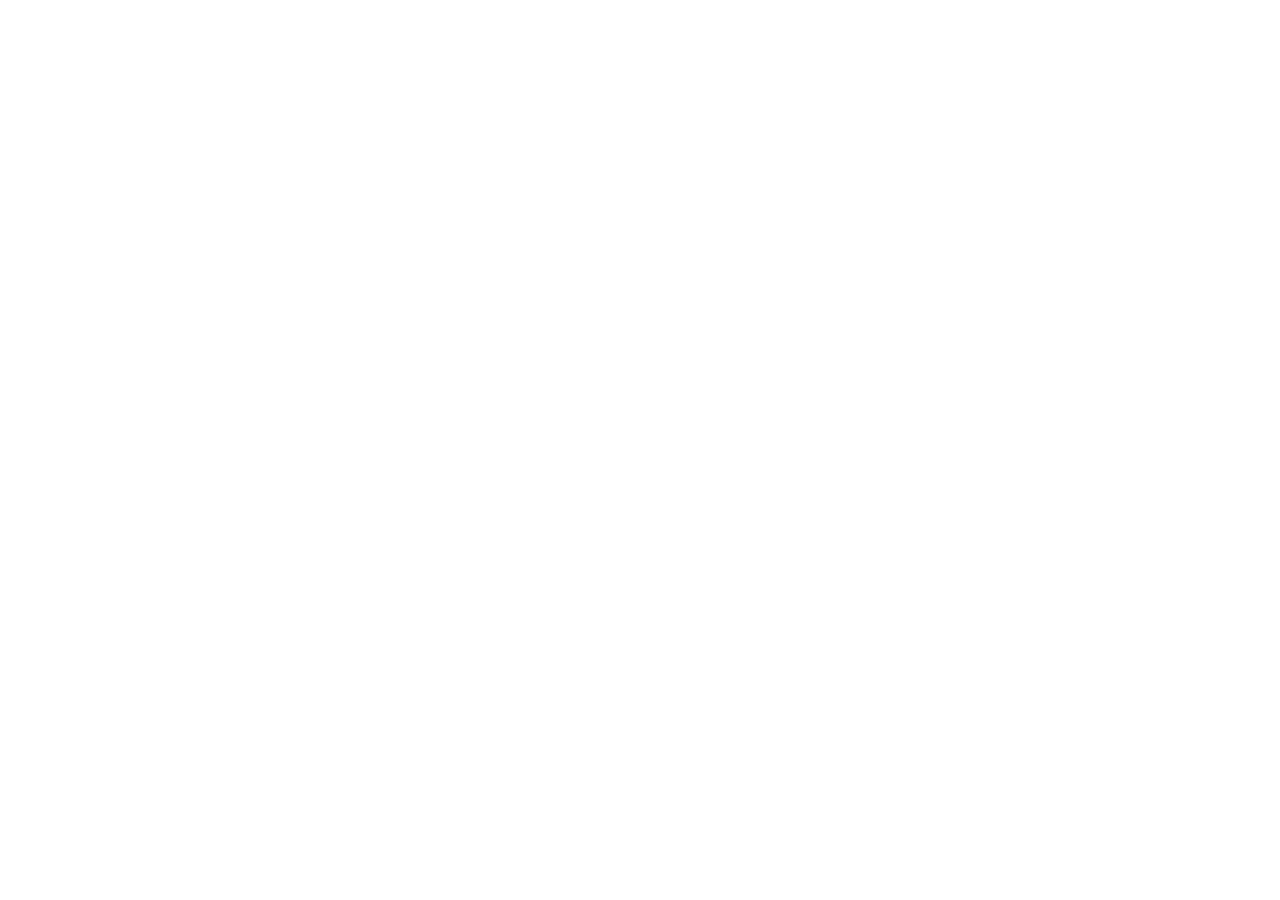
==== asset/index.html @ 7463d974 "Create index.html for baby name generator Add HTML structure and meta tags for baby name generator." ====
<!DOCTYPE html>
<html lang="en">
<head>
    <meta charset="UTF-8">
    <meta name="viewport" content="width=device-width, initial-scale=1.0">
    <title>Generator Nama Bayi Islam Lelaki & Perempuan</title>
    
    <!-- SEO Meta Tags -->
    <meta name="description" content="Generate nama bayi anda samada lelaki atau perempuan bersumberkan daripada Al-Quran secara percuma serta gunakan tool gabungan nama dengan nama-nama pilihan yang lebih modern atau mengikut kriteria yang dikehendaki">
    <meta name="keywords" content="generator nama bayi, tool nama baby Islam, nama anak lelaki, nama anak perempuan, nama baby girl, nama baby boy,">
    <meta name="author" content="Ilmu Alam">
    <meta name="robots" content="index, follow">
    <meta name="googlebot" content="index, follow">
    <meta name="language" content="English">
    <meta name="revisit-after" content="7 days">
    
    <!-- Open Graph Meta Tags -->
    <meta property="og:title" content="Generator Nama Bayi Islam Lelaki & Perempuan">
    <meta property="og:description" content="Dapatkan nama-nama pilihan untuk bayi anda lelaki atau perempuan yang baru lahir guna generator secara online percuma">
    <meta property="og:type" content="website">
    <meta property="og:url" content="https://www.ilmualam.com/p/generator-nama-bayi.html">
    <meta property="og:image" content="https://blogger.googleusercontent.com/img/b/R29vZ2xl/AVvXsEh1c-bMIMKMSmf7Br0d08NY6qGke7Vnj-3_UmnJ0z5yb-VptIjz_7yXd1gFiHxS9N8p5CMptCoSGl1yg88i3Uxwc_kGWDDa8pbbrxQaWHreZyq77qkvaLwLoOp4XJF8LDMRRGKcN4qBRf9y9WeVDRC56WSzRJW_M_fSmBiUPeOOpnaQn-FsHRi6XtecWOc/s1600/favicon.webp">
    <meta property="og:image:width" content="1200">
    <meta property="og:image:height" content="630">
    <meta property="og:site_name" content="Tool Nama Baby">
    <meta property="og:locale" content="en_MY">
    
    <!-- Twitter Card Meta Tags -->
    <meta name="twitter:card" content="summary_large_image">
    <meta name="twitter:site" content="@theilmualam">
    <meta name="twitter:creator" content="@theilmualam">
    <meta name="twitter:title" content="Generator Nama Bayi Islam Lelaki & Perempuan">
    <meta name="twitter:description" content="Dapatkan nama-nama pilihan untuk bayi anda lelaki atau perempuan yang baru lahir guna generator secara online percuma">
    <meta name="twitter:image" content="https://blogger.googleusercontent.com/img/b/R29vZ2xl/AVvXsEh1c-bMIMKMSmf7Br0d08NY6qGke7Vnj-3_UmnJ0z5yb-VptIjz_7yXd1gFiHxS9N8p5CMptCoSGl1yg88i3Uxwc_kGWDDa8pbbrxQaWHreZyq77qkvaLwLoOp4XJF8LDMRRGKcN4qBRf9y9WeVDRC56WSzRJW_M_fSmBiUPeOOpnaQn-FsHRi6XtecWOc/s1600/favicon.webp">
    
    <!-- Canonical URL -->
    <link rel="canonical" href="https://www.ilmualam.com/p/generator-nama-bayi.html">
    
    <!-- Favicon -->
    <link rel="icon" type="image/png" sizes="32x32" href="icons/favicon-96x96.png">
    <link rel="icon" type="image/png" sizes="16x16" href="icons/favicon-96x96.png">
    <link rel="apple-touch-icon" sizes="180x180" href="icons/apple-touch-icon.png">
    <link rel="manifest" href="manifest.json">
    
    <!-- Preconnect for Performance -->
    <link rel="preconnect" href="https://fonts.googleapis.com">
    <link rel="preconnect" href="https://fonts.gstatic.com" crossorigin>
    <link rel="dns-prefetch" href="//fonts.googleapis.com">
    <link rel="dns-prefetch" href="//picsum.photos">
    
    <!-- Google Fonts -->
    <link href="https://fonts.googleapis.com/css2?family=Inter:wght@400;500;600;700&display=swap" rel="stylesheet">
    
    <!-- Theme Styles -->
    <link rel="stylesheet" href="/baby-name.min.css">
    <link rel="stylesheet" href="/baby-name.min.css">
    
    <!-- Schema.org Structured Data -->
    <script type="application/ld+json">
    {
        "@context": "https://schema.org",
        "@type": "WebSite",
        "name": "Free Baby Name Generator",
        "description": "A modern generator tool for more than 3000+ Islamic names for parents to choose from",
        "url": "https://www.ilmualam.com/p/generator-nama-bayi.html",
        "potentialAction": {
            "@type": "SearchAction",
            "target": "https://www.ilmualam.com/search?q={search_term_string}",
            "query-input": "required name=search_term_string"
        },
        "publisher": {
            "@type": "Organization",
            "name": "Ilmu Alam",
            "logo": {
                "@type": "ImageObject",
                "url": "https://blogger.googleusercontent.com/img/b/R29vZ2xl/AVvXsEihLzpisEb1eD_aGOTNa0B9tfBk1k2iwOfDnl_gp66G6zuU2IWBdLbtzpy4ZkmefyVvan-ZbbAmiuPn4tkHEA4HjELHqQmdfQGV02ujPjAdTKBAlHnhOmEQ132AgV98tfDvXAym_5tnYnb0A1ACiA5MNjaxUoE_Po40U0cva4OqLsoBvyj7-GoTBW9pfJlU/s1600/1000041895.png"
            }
        }
    }
    </script>
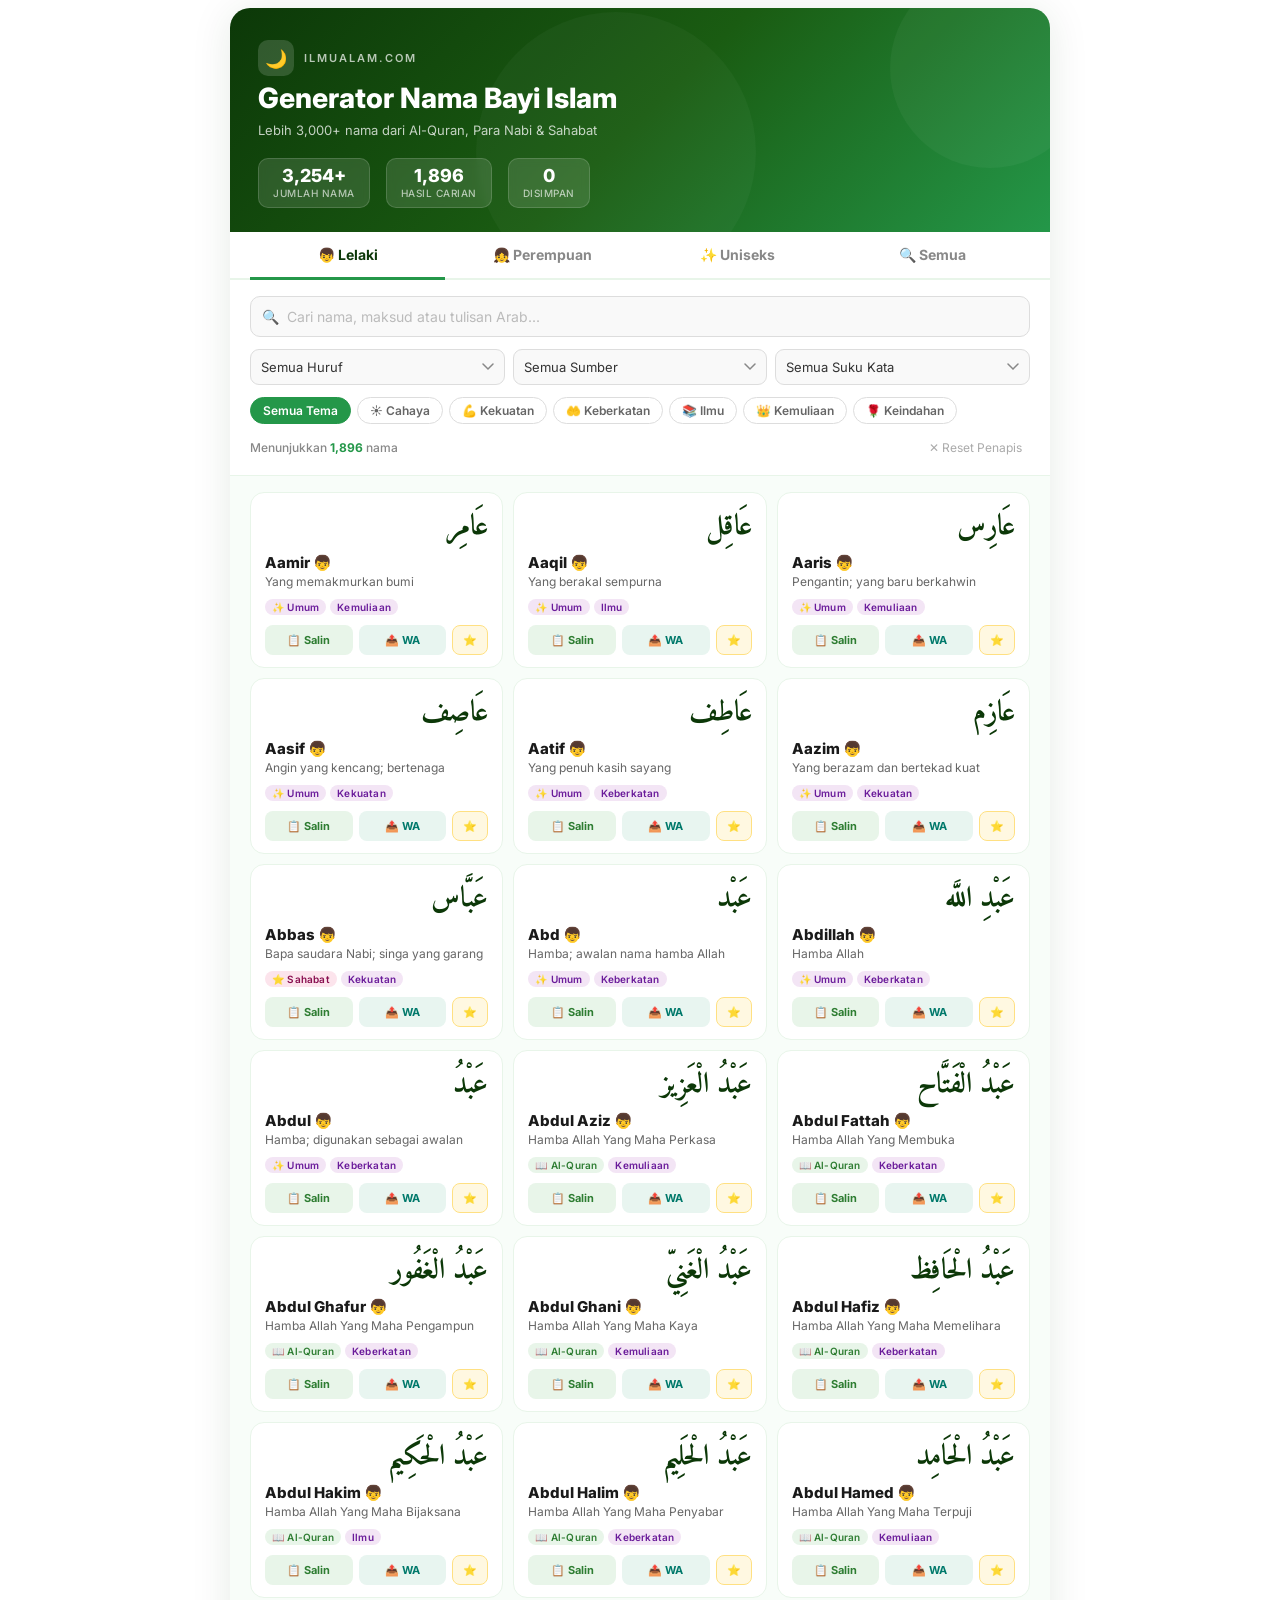
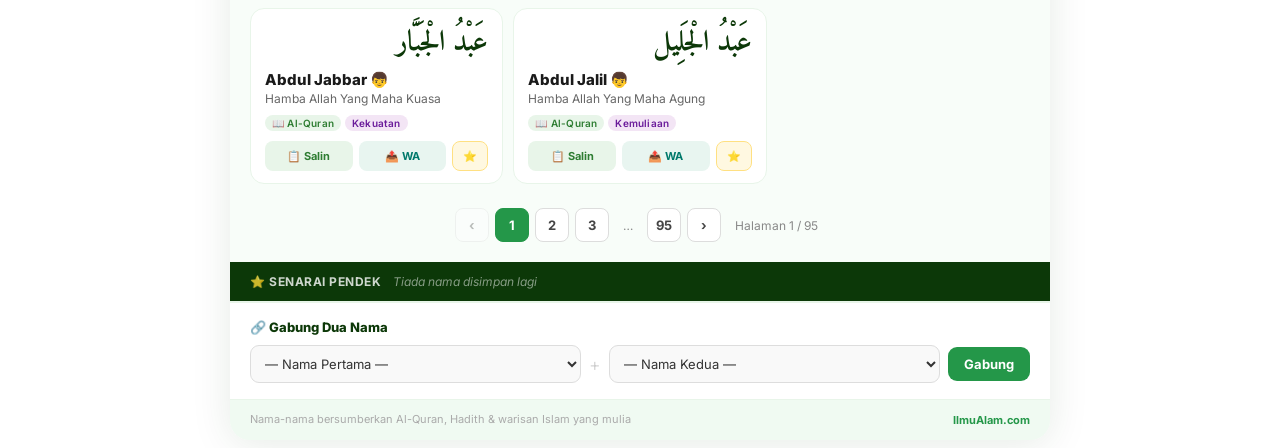
==== commit 5b2f2b1e: "Update index.html" ====
--- a/asset/index.html
+++ b/asset/index.html
@@ -1,80 +1,603 @@
 <!DOCTYPE html>
-<html lang="en">
+<html lang="ms">
 <head>
     <meta charset="UTF-8">
     <meta name="viewport" content="width=device-width, initial-scale=1.0">
-    <title>Generator Nama Bayi Islam Lelaki & Perempuan</title>
-    
+    <title>Generator Nama Bayi Islam Lelaki &amp; Perempuan</title>
+
     <!-- SEO Meta Tags -->
     <meta name="description" content="Generate nama bayi anda samada lelaki atau perempuan bersumberkan daripada Al-Quran secara percuma serta gunakan tool gabungan nama dengan nama-nama pilihan yang lebih modern atau mengikut kriteria yang dikehendaki">
-    <meta name="keywords" content="generator nama bayi, tool nama baby Islam, nama anak lelaki, nama anak perempuan, nama baby girl, nama baby boy,">
+    <meta name="keywords" content="generator nama bayi, tool nama baby Islam, nama anak lelaki, nama anak perempuan, nama baby girl, nama baby boy">
     <meta name="author" content="Ilmu Alam">
     <meta name="robots" content="index, follow">
-    <meta name="googlebot" content="index, follow">
-    <meta name="language" content="English">
+    <meta name="language" content="ms">
     <meta name="revisit-after" content="7 days">
-    
-    <!-- Open Graph Meta Tags -->
-    <meta property="og:title" content="Generator Nama Bayi Islam Lelaki & Perempuan">
+
+    <!-- Open Graph -->
+    <meta property="og:title" content="Generator Nama Bayi Islam Lelaki &amp; Perempuan">
     <meta property="og:description" content="Dapatkan nama-nama pilihan untuk bayi anda lelaki atau perempuan yang baru lahir guna generator secara online percuma">
     <meta property="og:type" content="website">
     <meta property="og:url" content="https://www.ilmualam.com/p/generator-nama-bayi.html">
     <meta property="og:image" content="https://blogger.googleusercontent.com/img/b/R29vZ2xl/AVvXsEh1c-bMIMKMSmf7Br0d08NY6qGke7Vnj-3_UmnJ0z5yb-VptIjz_7yXd1gFiHxS9N8p5CMptCoSGl1yg88i3Uxwc_kGWDDa8pbbrxQaWHreZyq77qkvaLwLoOp4XJF8LDMRRGKcN4qBRf9y9WeVDRC56WSzRJW_M_fSmBiUPeOOpnaQn-FsHRi6XtecWOc/s1600/favicon.webp">
-    <meta property="og:image:width" content="1200">
-    <meta property="og:image:height" content="630">
     <meta property="og:site_name" content="Tool Nama Baby">
-    <meta property="og:locale" content="en_MY">
-    
-    <!-- Twitter Card Meta Tags -->
+    <meta property="og:locale" content="ms_MY">
+
+    <!-- Twitter Card -->
     <meta name="twitter:card" content="summary_large_image">
     <meta name="twitter:site" content="@theilmualam">
-    <meta name="twitter:creator" content="@theilmualam">
-    <meta name="twitter:title" content="Generator Nama Bayi Islam Lelaki & Perempuan">
+    <meta name="twitter:title" content="Generator Nama Bayi Islam Lelaki &amp; Perempuan">
     <meta name="twitter:description" content="Dapatkan nama-nama pilihan untuk bayi anda lelaki atau perempuan yang baru lahir guna generator secara online percuma">
     <meta name="twitter:image" content="https://blogger.googleusercontent.com/img/b/R29vZ2xl/AVvXsEh1c-bMIMKMSmf7Br0d08NY6qGke7Vnj-3_UmnJ0z5yb-VptIjz_7yXd1gFiHxS9N8p5CMptCoSGl1yg88i3Uxwc_kGWDDa8pbbrxQaWHreZyq77qkvaLwLoOp4XJF8LDMRRGKcN4qBRf9y9WeVDRC56WSzRJW_M_fSmBiUPeOOpnaQn-FsHRi6XtecWOc/s1600/favicon.webp">
-    
-    <!-- Canonical URL -->
+
+    <!-- Canonical -->
     <link rel="canonical" href="https://www.ilmualam.com/p/generator-nama-bayi.html">
-    
+
     <!-- Favicon -->
-    <link rel="icon" type="image/png" sizes="32x32" href="icons/favicon-96x96.png">
-    <link rel="icon" type="image/png" sizes="16x16" href="icons/favicon-96x96.png">
+    <link rel="icon" type="image/png" sizes="96x96" href="icons/favicon-96x96.png">
     <link rel="apple-touch-icon" sizes="180x180" href="icons/apple-touch-icon.png">
     <link rel="manifest" href="manifest.json">
-    
-    <!-- Preconnect for Performance -->
+
+    <!-- Performance hints -->
     <link rel="preconnect" href="https://fonts.googleapis.com">
     <link rel="preconnect" href="https://fonts.gstatic.com" crossorigin>
-    <link rel="dns-prefetch" href="//fonts.googleapis.com">
-    <link rel="dns-prefetch" href="//picsum.photos">
-    
-    <!-- Google Fonts -->
-    <link href="https://fonts.googleapis.com/css2?family=Inter:wght@400;500;600;700&display=swap" rel="stylesheet">
-    
-    <!-- Theme Styles -->
-    <link rel="stylesheet" href="/baby-name.min.css">
-    <link rel="stylesheet" href="/baby-name.min.css">
-    
-    <!-- Schema.org Structured Data -->
+
+    <!-- Fonts: Inter (UI) + Amiri (Arabic script) -->
+    <link href="https://fonts.googleapis.com/css2?family=Inter:wght@400;500;600;700;800&family=Amiri:wght@400;700&display=swap" rel="stylesheet">
+
+    <!-- Styles -->
+    <link rel="stylesheet" href="css/baby-name.min.css">
+
+    <!-- Schema.org -->
     <script type="application/ld+json">
     {
         "@context": "https://schema.org",
         "@type": "WebSite",
-        "name": "Free Baby Name Generator",
-        "description": "A modern generator tool for more than 3000+ Islamic names for parents to choose from",
+        "name": "Free Islamic Baby Name Generator",
+        "description": "More than 3,000+ Islamic names for parents to choose from",
         "url": "https://www.ilmualam.com/p/generator-nama-bayi.html",
-        "potentialAction": {
-            "@type": "SearchAction",
-            "target": "https://www.ilmualam.com/search?q={search_term_string}",
-            "query-input": "required name=search_term_string"
-        },
-        "publisher": {
-            "@type": "Organization",
-            "name": "Ilmu Alam",
-            "logo": {
-                "@type": "ImageObject",
-                "url": "https://blogger.googleusercontent.com/img/b/R29vZ2xl/AVvXsEihLzpisEb1eD_aGOTNa0B9tfBk1k2iwOfDnl_gp66G6zuU2IWBdLbtzpy4ZkmefyVvan-ZbbAmiuPn4tkHEA4HjELHqQmdfQGV02ujPjAdTKBAlHnhOmEQ132AgV98tfDvXAym_5tnYnb0A1ACiA5MNjaxUoE_Po40U0cva4OqLsoBvyj7-GoTBW9pfJlU/s1600/1000041895.png"
-            }
+        "publisher": { "@type": "Organization", "name": "Ilmu Alam" }
+    }
+    </script>
+</head>
+<body>
+
+<div class="nbx-wrap" id="nbxWrap">
+
+    <!-- ── HEADER ── -->
+    <div class="nbx-header">
+        <div class="nbx-logo-row">
+            <div class="nbx-logo-icon">🌙</div>
+            <div class="nbx-logo-text">IlmuAlam.com</div>
+        </div>
+        <div class="nbx-title">Generator Nama Bayi Islam</div>
+        <div class="nbx-subtitle">Lebih 3,000+ nama dari Al-Quran, Para Nabi &amp; Sahabat</div>
+        <div class="nbx-stats-row">
+            <div class="nbx-stat">
+                <div class="nbx-stat-num" id="statTotal">3254+</div>
+                <div class="nbx-stat-label">Jumlah Nama</div>
+            </div>
+            <div class="nbx-stat">
+                <div class="nbx-stat-num" id="statFiltered">—</div>
+                <div class="nbx-stat-label">Hasil Carian</div>
+            </div>
+            <div class="nbx-stat">
+                <div class="nbx-stat-num" id="statSaved">0</div>
+                <div class="nbx-stat-label">Disimpan</div>
+            </div>
+        </div>
+    </div>
+
+    <!-- ── GENDER TABS ── -->
+    <div class="nbx-gender-bar">
+        <div class="nbx-gender-tab active" data-gender="L" onclick="nbxSetGender('L')">👦 Lelaki</div>
+        <div class="nbx-gender-tab" data-gender="P" onclick="nbxSetGender('P')">👧 Perempuan</div>
+        <div class="nbx-gender-tab" data-gender="U" onclick="nbxSetGender('U')">✨ Uniseks</div>
+        <div class="nbx-gender-tab" data-gender="ALL" onclick="nbxSetGender('ALL')">🔍 Semua</div>
+    </div>
+
+    <!-- ── FILTERS ── -->
+    <div class="nbx-filters">
+        <div class="nbx-search-row">
+            <span class="nbx-search-icon">🔍</span>
+            <input type="text" class="nbx-search-input" id="nbxSearch"
+                   placeholder="Cari nama, maksud atau tulisan Arab..."
+                   oninput="nbxOnSearch()" autocomplete="off">
+        </div>
+        <div class="nbx-filter-row">
+            <select class="nbx-select" id="nbxHuruf" onchange="nbxFilter()">
+                <option value="">Semua Huruf</option>
+            </select>
+            <select class="nbx-select" id="nbxSumber" onchange="nbxFilter()">
+                <option value="">Semua Sumber</option>
+                <option value="quran">📖 Al-Quran</option>
+                <option value="nabi">🌟 Para Nabi</option>
+                <option value="sahabat">⭐ Sahabat</option>
+                <option value="hadith">📜 Hadith</option>
+                <option value="umum">✨ Umum</option>
+            </select>
+            <select class="nbx-select" id="nbxSuku" onchange="nbxFilter()">
+                <option value="">Semua Suku Kata</option>
+                <option value="1">1 Suku Kata</option>
+                <option value="2">2 Suku Kata</option>
+                <option value="3">3 Suku Kata</option>
+                <option value="4">4+ Suku Kata</option>
+            </select>
+        </div>
+        <div class="nbx-filter-chips">
+            <span class="nbx-chip active" onclick="nbxSetTheme(this,'')">Semua Tema</span>
+            <span class="nbx-chip" onclick="nbxSetTheme(this,'cahaya')">☀️ Cahaya</span>
+            <span class="nbx-chip" onclick="nbxSetTheme(this,'kekuatan')">💪 Kekuatan</span>
+            <span class="nbx-chip" onclick="nbxSetTheme(this,'keberkatan')">🤲 Keberkatan</span>
+            <span class="nbx-chip" onclick="nbxSetTheme(this,'ilmu')">📚 Ilmu</span>
+            <span class="nbx-chip" onclick="nbxSetTheme(this,'kemuliaan')">👑 Kemuliaan</span>
+            <span class="nbx-chip" onclick="nbxSetTheme(this,'keindahan')">🌹 Keindahan</span>
+        </div>
+        <div class="nbx-filter-actions">
+            <div class="nbx-result-count">Menunjukkan <span id="nbxCount">0</span> nama</div>
+            <button class="nbx-clear-btn" onclick="nbxClearFilters()">✕ Reset Penapis</button>
+        </div>
+    </div>
+
+    <!-- ── LOADING STATE ── -->
+    <div id="nbxLoading" class="nbx-loading">
+        <div class="nbx-spinner"></div>
+        <div>Memuatkan 3,254 nama Islam...</div>
+    </div>
+
+    <!-- ── NAME GRID ── -->
+    <div class="nbx-grid-wrap" id="nbxGridWrap" style="display:none">
+        <div class="nbx-grid" id="nbxGrid"></div>
+    </div>
+
+    <!-- ── PAGINATION ── -->
+    <div class="nbx-pagination" id="nbxPagination"></div>
+
+    <!-- ── SHORTLIST BAR ── -->
+    <div class="nbx-shortlist-bar">
+        <div class="nbx-shortlist-label">⭐ Senarai Pendek</div>
+        <div class="nbx-shortlist-names" id="nbxShortlistNames">
+            <span class="nbx-shortlist-empty" id="nbxShortlistEmpty">Tiada nama disimpan lagi</span>
+        </div>
+        <button class="nbx-shortlist-wa" id="nbxShareAllBtn" style="display:none" onclick="nbxShareAll()">📤 Kongsi WA</button>
+    </div>
+
+    <!-- ── NAME COMBINER ── -->
+    <div class="nbx-combiner">
+        <div class="nbx-combiner-title">🔗 Gabung Dua Nama</div>
+        <div class="nbx-combiner-row">
+            <select class="nbx-combiner-select" id="nbxCombine1">
+                <option value="">— Nama Pertama —</option>
+            </select>
+            <span class="nbx-combiner-plus">+</span>
+            <select class="nbx-combiner-select" id="nbxCombine2">
+                <option value="">— Nama Kedua —</option>
+            </select>
+            <button class="nbx-combine-btn" onclick="nbxCombineNames()">Gabung</button>
+        </div>
+        <div class="nbx-combine-result" id="nbxCombineResult">
+            <div class="nbx-combine-result-arabic" id="nbxCombineArabic"></div>
+            <div class="nbx-combine-result-name" id="nbxCombineName"></div>
+            <div class="nbx-combine-result-meaning" id="nbxCombineMeaning"></div>
+            <div class="nbx-combine-result-actions">
+                <button class="nbx-combine-copy" onclick="nbxCopyCombined()">📋 Salin Nama</button>
+                <button class="nbx-combine-wa" onclick="nbxWACombined()">📤 Kongsi WA</button>
+            </div>
+        </div>
+    </div>
+
+    <!-- ── FOOTER ── -->
+    <div class="nbx-footer">
+        <div class="nbx-footer-note">Nama-nama bersumberkan Al-Quran, Hadith &amp; warisan Islam yang mulia</div>
+        <div class="nbx-footer-brand">IlmuAlam.com</div>
+    </div>
+
+</div><!-- /.nbx-wrap -->
+
+<script>
+(function () {
+'use strict';
+
+// ── CONSTANTS ────────────────────────────────────────────────────────────────
+// JSON schema: [name, arabic, meaning, gender, source, syllables, themes]
+const IDX = { NAME:0, ARABIC:1, MEANING:2, GENDER:3, SOURCE:4, SYLLABLES:5, THEMES:6 };
+
+const SOURCE_LABEL = {
+    quran:   '📖 Al-Quran',
+    nabi:    '🌟 Para Nabi',
+    sahabat: '⭐ Sahabat',
+    hadith:  '📜 Hadith',
+    umum:    '✨ Umum'
+};
+
+const SOURCE_TAG = {
+    quran:   'nbx-tag-quran',
+    nabi:    'nbx-tag-nabi',
+    sahabat: 'nbx-tag-sahabat',
+    hadith:  'nbx-tag-hadith',
+    umum:    'nbx-tag-umum'
+};
+
+const THEME_LABEL = {
+    cahaya:     'Cahaya',
+    kekuatan:   'Kekuatan',
+    keberkatan: 'Keberkatan',
+    ilmu:       'Ilmu',
+    kemuliaan:  'Kemuliaan',
+    keindahan:  'Keindahan'
+};
+
+const GENDER_ICON = { L:'👦', P:'👧', U:'✨' };
+
+// ── STATE ────────────────────────────────────────────────────────────────────
+const S = {
+    all:      [],
+    filtered: [],
+    gender:   'L',
+    search:   '',
+    huruf:    '',
+    source:   '',
+    syllables:'',
+    theme:    '',
+    page:     1,
+    perPage:  20,
+    saved:    [],
+    combined: null,
+    timer:    null
+};
+
+// ── LOAD DATA ────────────────────────────────────────────────────────────────
+async function nbxInit() {
+    try {
+        const res = await fetch('data/names-full.json');
+        if (!res.ok) throw new Error(res.status);
+        const json = await res.json();
+
+        S.all = json.names;
+
+        const total = (json.meta && json.meta.total) || S.all.length;
+        document.getElementById('statTotal').textContent = total.toLocaleString() + '+';
+
+        nbxPopulateHuruf();
+        nbxPopulateCombiner();
+        nbxFilter();
+
+        document.getElementById('nbxLoading').style.display  = 'none';
+        document.getElementById('nbxGridWrap').style.display = '';
+    } catch (err) {
+        document.getElementById('nbxLoading').innerHTML =
+            '<div style="color:#e53935;padding:20px">⚠️ Gagal memuatkan data.<br>Sila muat semula halaman.</div>';
+    }
+}
+
+// ── POPULATE DROPDOWNS ───────────────────────────────────────────────────────
+function nbxPopulateHuruf() {
+    const sel = document.getElementById('nbxHuruf');
+    const letters = [...new Set(S.all.map(n => n[IDX.NAME][0].toUpperCase()))].sort();
+    letters.forEach(l => {
+        const opt = document.createElement('option');
+        opt.value = l;
+        opt.textContent = 'Huruf ' + l;
+        sel.appendChild(opt);
+    });
+}
+
+function nbxPopulateCombiner() {
+    const gender = (S.gender === 'ALL') ? null : S.gender;
+    const names = S.all.filter(n => !gender || n[IDX.GENDER] === gender || n[IDX.GENDER] === 'U');
+
+    ['nbxCombine1', 'nbxCombine2'].forEach((id, i) => {
+        const sel = document.getElementById(id);
+        const prev = sel.value;
+        sel.innerHTML = `<option value="">${i === 0 ? '— Nama Pertama —' : '— Nama Kedua —'}</option>`;
+        names.forEach(n => {
+            const opt = document.createElement('option');
+            opt.value = n[IDX.NAME];
+            opt.textContent = n[IDX.NAME];
+            sel.appendChild(opt);
+        });
+        if (prev) sel.value = prev;
+    });
+}
+
+// ── FILTER LOGIC ─────────────────────────────────────────────────────────────
+function nbxFilter() {
+    S.search   = document.getElementById('nbxSearch').value.toLowerCase().trim();
+    S.huruf    = document.getElementById('nbxHuruf').value;
+    S.source   = document.getElementById('nbxSumber').value;
+    S.syllables= document.getElementById('nbxSuku').value;
+    S.page     = 1;
+
+    S.filtered = S.all.filter(n => {
+        const name     = n[IDX.NAME];
+        const arabic   = n[IDX.ARABIC];
+        const meaning  = n[IDX.MEANING];
+        const gender   = n[IDX.GENDER];
+        const source   = n[IDX.SOURCE];
+        const syllables= n[IDX.SYLLABLES];
+        const themes   = n[IDX.THEMES] || [];
+
+        if (S.gender !== 'ALL' && gender !== S.gender) return false;
+        if (S.huruf  && name[0].toUpperCase() !== S.huruf) return false;
+        if (S.source && source !== S.source) return false;
+        if (S.syllables) {
+            const syl = parseInt(S.syllables, 10);
+            if (syl === 4 ? syllables < 4 : syllables !== syl) return false;
         }
-    }
-    </script>
+        if (S.theme && !themes.includes(S.theme)) return false;
+        if (S.search) {
+            const q = S.search;
+            if (!name.toLowerCase().includes(q) &&
+                !meaning.toLowerCase().includes(q) &&
+                !arabic.includes(q)) return false;
+        }
+        return true;
+    });
+
+    document.getElementById('nbxCount').textContent      = S.filtered.length.toLocaleString();
+    document.getElementById('statFiltered').textContent  = S.filtered.length.toLocaleString();
+    nbxRenderGrid();
+    nbxRenderPagination();
+}
+
+window.nbxOnSearch = function () {
+    clearTimeout(S.timer);
+    S.timer = setTimeout(nbxFilter, 250);
+};
+
+window.nbxSetGender = function (g) {
+    S.gender = g;
+    document.querySelectorAll('.nbx-gender-tab').forEach(t =>
+        t.classList.toggle('active', t.dataset.gender === g));
+    nbxPopulateCombiner();
+    nbxFilter();
+};
+
+window.nbxSetTheme = function (el, theme) {
+    S.theme = theme;
+    document.querySelectorAll('.nbx-chip').forEach(c => c.classList.remove('active'));
+    el.classList.add('active');
+    nbxFilter();
+};
+
+window.nbxClearFilters = function () {
+    S.search = S.huruf = S.source = S.syllables = S.theme = '';
+    document.getElementById('nbxSearch').value = '';
+    document.getElementById('nbxHuruf').value  = '';
+    document.getElementById('nbxSumber').value = '';
+    document.getElementById('nbxSuku').value   = '';
+    document.querySelectorAll('.nbx-chip').forEach((c, i) =>
+        c.classList.toggle('active', i === 0));
+    nbxFilter();
+};
+
+// ── RENDER GRID ──────────────────────────────────────────────────────────────
+function nbxRenderGrid() {
+    const grid = document.getElementById('nbxGrid');
+    const { filtered, page, perPage, saved } = S;
+    const start = (page - 1) * perPage;
+    const slice = filtered.slice(start, start + perPage);
+
+    if (slice.length === 0) {
+        grid.innerHTML = `<div class="nbx-empty" style="grid-column:1/-1">
+            <div class="nbx-empty-icon">🔍</div>
+            <div class="nbx-empty-title">Tiada nama dijumpai</div>
+            <div class="nbx-empty-sub">Cuba ubah kata carian atau tetapkan semula penapis</div>
+        </div>`;
+        return;
+    }
+
+    grid.innerHTML = slice.map((n, localIdx) => {
+        const name      = n[IDX.NAME];
+        const arabic    = n[IDX.ARABIC];
+        const meaning   = n[IDX.MEANING];
+        const gender    = n[IDX.GENDER];
+        const source    = n[IDX.SOURCE];
+        const themes    = n[IDX.THEMES] || [];
+
+        const isSaved    = saved.includes(name);
+        const tagClass   = SOURCE_TAG[source]  || 'nbx-tag-umum';
+        const tagLabel   = SOURCE_LABEL[source] || '✨ Umum';
+        const icon       = GENDER_ICON[gender]  || '✨';
+        const globalIdx  = start + localIdx;
+
+        const themeTag = themes.slice(0, 1)
+            .map(t => `<span class="nbx-tag nbx-tag-umum">${THEME_LABEL[t] || t}</span>`)
+            .join('');
+
+        return `<div class="nbx-card${isSaved ? ' saved' : ''}" id="nbxCard_${globalIdx}">
+            <div class="nbx-card-arabic">${arabic}</div>
+            <div class="nbx-card-name">${name} ${icon}</div>
+            <div class="nbx-card-meaning">${meaning}</div>
+            <div class="nbx-card-tags">
+                <span class="nbx-tag ${tagClass}">${tagLabel}</span>
+                ${themeTag}
+            </div>
+            <div class="nbx-card-actions">
+                <button class="nbx-btn-copy" onclick="nbxCopy(${globalIdx},this)">📋 Salin</button>
+                <button class="nbx-btn-wa"   onclick="nbxWA(${globalIdx})">📤 WA</button>
+                <button class="nbx-btn-save${isSaved ? ' saved' : ''}"
+                        onclick="nbxToggleSave(${globalIdx})"
+                        title="${isSaved ? 'Keluarkan dari senarai' : 'Simpan ke senarai'}">⭐</button>
+            </div>
+        </div>`;
+    }).join('');
+}
+
+// ── PAGINATION ───────────────────────────────────────────────────────────────
+function nbxRenderPagination() {
+    const { filtered, page, perPage } = S;
+    const totalPages = Math.ceil(filtered.length / perPage);
+    const pg = document.getElementById('nbxPagination');
+    if (totalPages <= 1) { pg.innerHTML = ''; return; }
+
+    const s = Math.max(1, page - 2);
+    const e = Math.min(totalPages, page + 2);
+    let html = `<button class="nbx-page-btn" onclick="nbxGoPage(${page - 1})" ${page === 1 ? 'disabled' : ''}>‹</button>`;
+
+    if (s > 1) {
+        html += `<button class="nbx-page-btn" onclick="nbxGoPage(1)">1</button>`;
+        if (s > 2) html += `<span class="nbx-page-info">…</span>`;
+    }
+    for (let i = s; i <= e; i++) {
+        html += `<button class="nbx-page-btn${i === page ? ' active' : ''}" onclick="nbxGoPage(${i})">${i}</button>`;
+    }
+    if (e < totalPages) {
+        if (e < totalPages - 1) html += `<span class="nbx-page-info">…</span>`;
+        html += `<button class="nbx-page-btn" onclick="nbxGoPage(${totalPages})">${totalPages}</button>`;
+    }
+    html += `<button class="nbx-page-btn" onclick="nbxGoPage(${page + 1})" ${page === totalPages ? 'disabled' : ''}>›</button>`;
+    html += `<span class="nbx-page-info">Halaman ${page} / ${totalPages}</span>`;
+    pg.innerHTML = html;
+}
+
+window.nbxGoPage = function (p) {
+    const totalPages = Math.ceil(S.filtered.length / S.perPage);
+    if (p < 1 || p > totalPages) return;
+    S.page = p;
+    nbxRenderGrid();
+    nbxRenderPagination();
+    document.getElementById('nbxGrid').scrollIntoView({ behavior: 'smooth', block: 'start' });
+};
+
+// ── COPY & SHARE ─────────────────────────────────────────────────────────────
+window.nbxCopy = function (idx, btn) {
+    const n = S.filtered[idx];
+    if (!n) return;
+    const text = `${n[IDX.NAME]}\nMaksud: ${n[IDX.MEANING]}`;
+    const orig = btn.innerHTML;
+
+    navigator.clipboard.writeText(text).then(() => {
+        btn.innerHTML = '✅ Disalin!';
+        btn.classList.add('copied');
+        setTimeout(() => { btn.innerHTML = orig; btn.classList.remove('copied'); }, 2000);
+    }).catch(() => {
+        const ta = document.createElement('textarea');
+        ta.value = text;
+        document.body.appendChild(ta);
+        ta.select();
+        document.execCommand('copy');
+        document.body.removeChild(ta);
+        btn.innerHTML = '✅ Disalin!';
+        setTimeout(() => { btn.innerHTML = orig; }, 2000);
+    });
+};
+
+window.nbxWA = function (idx) {
+    const n = S.filtered[idx];
+    if (!n) return;
+    const msg = `🌙 *Nama Bayi Islam*\n\n*${n[IDX.NAME]}*\nArabic: ${n[IDX.ARABIC]}\nMaksud: ${n[IDX.MEANING]}\n\n_Sumber: IlmuAlam.com_`;
+    window.open('https://wa.me/?text=' + encodeURIComponent(msg), '_blank');
+};
+
+// ── SAVE / SHORTLIST ─────────────────────────────────────────────────────────
+window.nbxToggleSave = function (idx) {
+    const n = S.filtered[idx];
+    if (!n) return;
+    const name = n[IDX.NAME];
+    const pos  = S.saved.indexOf(name);
+
+    if (pos === -1) {
+        if (S.saved.length >= 10) { alert('Maksimum 10 nama dalam senarai pendek.'); return; }
+        S.saved.push(name);
+    } else {
+        S.saved.splice(pos, 1);
+    }
+
+    document.getElementById('statSaved').textContent = S.saved.length;
+    nbxUpdateShortlist();
+    nbxRenderGrid();
+};
+
+function nbxUpdateShortlist() {
+    const container  = document.getElementById('nbxShortlistNames');
+    const emptyMsg   = document.getElementById('nbxShortlistEmpty');
+    const shareBtn   = document.getElementById('nbxShareAllBtn');
+
+    if (S.saved.length === 0) {
+        emptyMsg.style.display = '';
+        shareBtn.style.display = 'none';
+        container.innerHTML = '';
+        container.appendChild(emptyMsg);
+        return;
+    }
+
+    emptyMsg.style.display = 'none';
+    shareBtn.style.display = '';
+    container.innerHTML = S.saved.map(name =>
+        `<div class="nbx-shortlist-pill">${name}
+            <span class="nbx-shortlist-remove" onclick="nbxRemoveSaved('${name.replace(/'/g,"\\'")}')">✕</span>
+        </div>`
+    ).join('');
+}
+
+window.nbxRemoveSaved = function (name) {
+    const pos = S.saved.indexOf(name);
+    if (pos !== -1) S.saved.splice(pos, 1);
+    document.getElementById('statSaved').textContent = S.saved.length;
+    nbxUpdateShortlist();
+    nbxRenderGrid();
+};
+
+window.nbxShareAll = function () {
+    if (!S.saved.length) return;
+    const lines = S.saved.map(name => {
+        const entry = S.all.find(n => n[IDX.NAME] === name);
+        return entry ? `• *${name}* — ${entry[IDX.MEANING]}` : `• ${name}`;
+    }).join('\n');
+    const msg = `🌙 *Senarai Nama Bayi Islam Pilihan*\n\n${lines}\n\n_Dicari di IlmuAlam.com_`;
+    window.open('https://wa.me/?text=' + encodeURIComponent(msg), '_blank');
+};
+
+// ── NAME COMBINER ────────────────────────────────────────────────────────────
+window.nbxCombineNames = function () {
+    const n1 = document.getElementById('nbxCombine1').value;
+    const n2 = document.getElementById('nbxCombine2').value;
+    if (!n1 || !n2)    { alert('Sila pilih dua nama untuk digabungkan.'); return; }
+    if (n1 === n2)     { alert('Sila pilih dua nama yang berbeza.'); return; }
+
+    const e1 = S.all.find(n => n[IDX.NAME] === n1);
+    const e2 = S.all.find(n => n[IDX.NAME] === n2);
+    if (!e1 || !e2) return;
+
+    S.combined = {
+        name:    `${n1} ${n2}`,
+        arabic:  `${e1[IDX.ARABIC]} ${e2[IDX.ARABIC]}`,
+        meaning: `${e1[IDX.MEANING]} dan ${e2[IDX.MEANING].charAt(0).toLowerCase() + e2[IDX.MEANING].slice(1)}`
+    };
+
+    document.getElementById('nbxCombineName').textContent    = S.combined.name;
+    document.getElementById('nbxCombineArabic').textContent  = S.combined.arabic;
+    document.getElementById('nbxCombineMeaning').textContent = '📖 ' + S.combined.meaning;
+    document.getElementById('nbxCombineResult').classList.add('show');
+};
+
+window.nbxCopyCombined = function () {
+    const r = S.combined;
+    if (!r) return;
+    const text = `${r.name}\nArabic: ${r.arabic}\nMaksud: ${r.meaning}`;
+    const btn  = document.querySelector('.nbx-combine-copy');
+    navigator.clipboard.writeText(text).catch(() => {});
+    const orig = btn.textContent;
+    btn.textContent = '✅ Disalin!';
+    setTimeout(() => { btn.textContent = orig; }, 2000);
+};
+
+window.nbxWACombined = function () {
+    const r = S.combined;
+    if (!r) return;
+    const msg = `🌙 *Nama Bayi Islam Pilihan*\n\n*${r.name}*\nArabic: ${r.arabic}\nMaksud: ${r.meaning}\n\n_Dicari di IlmuAlam.com_`;
+    window.open('https://wa.me/?text=' + encodeURIComponent(msg), '_blank');
+};
+
+// ── BOOT ─────────────────────────────────────────────────────────────────────
+if (document.readyState === 'loading') {
+    document.addEventListener('DOMContentLoaded', nbxInit);
+} else {
+    nbxInit();
+}
+
+})();
+</script>
+
+</body>
+</html>
--- a/asset/css/baby-name.min.css
+++ b/asset/css/baby-name.min.css
@@ -0,0 +1,126 @@
+.nbx-wrap {all:initial; display:block; font-family:'Inter', sans-serif; box-sizing:border-box; background:#f8fdf9; border-radius:20px; overflow:hidden; max-width:820px; margin:0 auto; box-shadow:0 4px 40px rgba(12,56,8,0.10);}
+.nbx-wrap *, .nbx-wrap *::before, .nbx-wrap *::after {box-sizing:border-box; margin:0; padding:0;}
+.nbx-header {background:linear-gradient(135deg, #0c3808 0%, #1a5c12 50%, #249749 100%); padding:32px 28px 24px; position:relative; overflow:hidden;}
+.nbx-header::before {content:''; position:absolute; top:-40px; right:-40px; width:200px; height:200px; border-radius:50%; background:rgba(255,255,255,0.04);}
+.nbx-header::after {content:''; position:absolute; bottom:-60px; left:30%; width:280px; height:280px; border-radius:50%; background:rgba(255,255,255,0.03);}
+.nbx-logo-row {display:flex; align-items:center; gap:10px; margin-bottom:6px;}
+.nbx-logo-icon {width:36px; height:36px; background:rgba(255,255,255,0.15); border-radius:10px; display:flex; align-items:center; justify-content:center; font-size:18px;}
+.nbx-logo-text {color:rgba(255,255,255,0.7); font-size:11px; font-weight:600; letter-spacing:2px; text-transform:uppercase;}
+.nbx-title {font-size:clamp(20px, 4vw, 28px); font-weight:800; color:#fff; line-height:1.2; position:relative; z-index:1; margin-bottom:6px;}
+.nbx-subtitle {color:rgba(255,255,255,0.75); font-size:13px; font-weight:400; position:relative; z-index:1;}
+.nbx-stats-row {display:flex; gap:16px; margin-top:20px; position:relative; z-index:1; flex-wrap:wrap;}
+.nbx-stat {background:rgba(255,255,255,0.12); border:1px solid rgba(255, 255, 255, 0.15); border-radius:10px; padding:8px 14px; text-align:center; backdrop-filter:blur(4px);}
+.nbx-stat-num {font-size:18px; font-weight:800; color:#fff; line-height:1;}
+.nbx-stat-label {font-size:10px; color:rgba(255,255,255,0.65); font-weight:500; margin-top:2px; text-transform:uppercase; letter-spacing:0.5px;}
+.nbx-gender-bar {display:flex; background:#fff; border-bottom:2px solid #e8f5e9; padding:0 20px;}
+.nbx-gender-tab {flex:1; padding:14px 8px; text-align:center; font-size:14px; font-weight:700; color:#888; cursor:pointer; border-bottom:3px solid transparent; margin-bottom:-2px; transition:all 0.2s; display:flex; align-items:center; justify-content:center; gap:6px; user-select:none;}
+.nbx-gender-tab.active {color:#0c3808; border-bottom-color:#249749;}
+.nbx-gender-tab:hover:not(.active) {color:#249749;}
+.nbx-filters {background:#fff; padding:16px 20px; border-bottom:1px solid #e8f5e9; display:flex; flex-direction:column; gap:12px;}
+.nbx-search-row {position:relative;}
+.nbx-search-icon {position:absolute; left:12px; top:50%; transform:translateY(-50%); color:#aaa; font-size:14px; pointer-events:none;}
+.nbx-search-input {width:100%; padding:11px 12px 11px 36px; border:1.5px solid #ddd; border-radius:10px; font-size:14px; font-family:inherit; outline:none; transition:border-color 0.2s; background:#f9f9f9; color:#222;}
+.nbx-search-input:focus {border-color:#249749; background:#fff;}
+.nbx-search-input::placeholder {color:#bbb;}
+.nbx-filter-row {display:flex; gap:8px; flex-wrap:wrap;}
+.nbx-select {flex:1; min-width:120px; padding:9px 10px; border:1.5px solid #ddd; border-radius:9px; font-size:13px; font-family:inherit; outline:none; background:#f9f9f9; color:#333; cursor:pointer; transition:border-color 0.2s; appearance:none; background-image:url("data:image/svg+xml,%3Csvg xmlns='http://www.w3.org/2000/svg' width='12' height='8' viewBox='0 0 12 8'%3E%3Cpath d='M1 1l5 5 5-5' stroke='%23888' stroke-width='1.5' fill='none' stroke-linecap='round'/%3E%3C/svg%3E"); background-repeat:no-repeat; background-position:right 10px center; padding-right:28px;}
+.nbx-select:focus {border-color:#249749; background-color:#fff;}
+.nbx-filter-chips {display:flex; gap:6px; flex-wrap:wrap;}
+.nbx-chip {padding:5px 12px; border-radius:20px; border:1.5px solid #ddd; font-size:12px; font-weight:600; cursor:pointer; transition:all 0.15s; background:#fff; color:#666; user-select:none;}
+.nbx-chip:hover {border-color:#249749; color:#249749;}
+.nbx-chip.active {background:#249749; border-color:#249749; color:#fff;}
+.nbx-filter-actions {display:flex; justify-content:space-between; align-items:center;}
+.nbx-result-count {font-size:12px; color:#888; font-weight:500;}
+.nbx-result-count span {color:#249749; font-weight:700;}
+.nbx-clear-btn {font-size:12px; color:#aaa; cursor:pointer; border:none; background:none; font-family:inherit; padding:4px 8px; border-radius:6px; transition:all 0.15s;}
+.nbx-clear-btn:hover {color:#e53935; background:#fff0f0;}
+.nbx-grid-wrap {padding:16px 20px 8px; background:#f8fdf9;}
+.nbx-grid {display:grid; grid-template-columns:repeat(auto-fill, minmax(220px, 1fr)); gap:10px;}
+.nbx-card {background:#fff; border-radius:14px; padding:14px 14px 12px; border:1.5px solid #e8f5e9; transition:all 0.2s; cursor:pointer; position:relative; overflow:hidden;}
+.nbx-card::before {content:''; position:absolute; top:0; left:0; width:3px; height:100%; background:#249749; opacity:0; transition:opacity 0.2s;}
+.nbx-card:hover {border-color:#249749; box-shadow:0 4px 16px rgba(36,151,73,0.12); transform:translateY(-1px);}
+.nbx-card:hover::before {opacity:1;}
+.nbx-card.saved {border-color:#249749; background:#f0faf2;}
+.nbx-card.saved::before {opacity:1; background:#f9a825;}
+.nbx-card-arabic {font-family:'Amiri', serif; font-size:1.8rem; color:#0c3808; font-weight:600; text-align:right; line-height:1.4; margin-bottom:6px; direction:rtl;}
+.nbx-card-name {font-size:15px; font-weight:800; color:#1a1a1a; margin-bottom:2px;}
+.nbx-card-meaning {font-size:12px; color:#666; line-height:1.4; margin-bottom:8px;}
+.nbx-card-tags {display:flex; gap:4px; flex-wrap:wrap; margin-bottom:10px;}
+.nbx-tag {font-size:10px; padding:2px 7px; border-radius:10px; font-weight:600; letter-spacing:0.2px;}
+.nbx-tag-quran {background:#e8f5e9; color:#2e7d32;}
+.nbx-tag-nabi {background:#fff3e0; color:#e65100;}
+.nbx-tag-hadith {background:#e3f2fd; color:#1565c0;}
+.nbx-tag-umum {background:#f3e5f5; color:#6a1b9a;}
+.nbx-tag-sahabat {background:#fce4ec; color:#880e4f;}
+.nbx-card-actions {display:flex; gap:6px;}
+.nbx-btn-copy, .nbx-btn-wa, .nbx-btn-save {flex:1; padding:7px 4px; border-radius:8px; border:none; font-size:11px; font-weight:700; cursor:pointer; transition:all 0.15s; font-family:inherit; display:flex; align-items:center; justify-content:center; gap:3px;}
+.nbx-btn-copy {background:#e8f5e9; color:#2e7d32;}
+.nbx-btn-copy:hover {background:#249749; color:#fff;}
+.nbx-btn-copy.copied {background:#1b5e20; color:#fff;}
+.nbx-btn-wa {background:#e8f5f0; color:#00796b;}
+.nbx-btn-wa:hover {background:#25d366; color:#fff;}
+.nbx-btn-save {background:#fff8e1; color:#f9a825; border:1.5px solid #ffe082; flex:0 0 36px;}
+.nbx-btn-save:hover {background:#f9a825; color:#fff; border-color:#f9a825;}
+.nbx-btn-save.saved {background:#f9a825; color:#fff; border-color:#f9a825;}
+.nbx-empty {text-align:center; padding:48px 20px; color:#aaa;}
+.nbx-empty-icon {font-size:40px; margin-bottom:12px;}
+.nbx-empty-title {font-size:16px; font-weight:700; color:#888; margin-bottom:6px;}
+.nbx-empty-sub {font-size:13px;}
+.nbx-pagination {display:flex; align-items:center; justify-content:center; gap:6px; padding:16px 20px 20px; flex-wrap:wrap;}
+.nbx-page-btn {width:34px; height:34px; border-radius:8px; border:1.5px solid #ddd; background:#fff; font-size:13px; font-weight:700; cursor:pointer; font-family:inherit; color:#444; transition:all 0.15s; display:flex; align-items:center; justify-content:center;}
+.nbx-page-btn:hover {border-color:#249749; color:#249749;}
+.nbx-page-btn.active {background:#249749; border-color:#249749; color:#fff;}
+.nbx-page-btn:disabled {opacity:0.35; cursor:not-allowed;}
+.nbx-page-info {font-size:12px; color:#888; padding:0 8px;}
+.nbx-shortlist-bar {background:#0c3808; padding:12px 20px; display:flex; align-items:center; justify-content:space-between; gap:12px; flex-wrap:wrap;}
+.nbx-shortlist-label {font-size:12px; font-weight:700; color:rgba(255,255,255,0.8); text-transform:uppercase; letter-spacing:0.5px;}
+.nbx-shortlist-names {display:flex; gap:6px; flex-wrap:wrap; flex:1;}
+.nbx-shortlist-pill {background:rgba(255,255,255,0.12); color:#fff; font-size:11px; font-weight:700; padding:4px 10px; border-radius:20px; display:flex; align-items:center; gap:4px;}
+.nbx-shortlist-remove {cursor:pointer; opacity:0.6; transition:opacity 0.15s; font-size:12px;}
+.nbx-shortlist-remove:hover {opacity:1;}
+.nbx-shortlist-wa {padding:8px 14px; background:#25d366; color:#fff; border:none; border-radius:8px; font-size:12px; font-weight:700; cursor:pointer; font-family:inherit; white-space:nowrap; transition:background 0.15s;}
+.nbx-shortlist-wa:hover {background:#1db954;}
+.nbx-shortlist-empty {font-size:12px; color:rgba(255,255,255,0.5); flex:1; font-style:italic;}
+.nbx-combiner {background:#fff; border-top:2px solid #e8f5e9; padding:16px 20px;}
+.nbx-combiner-title {font-size:13px; font-weight:800; color:#0c3808; margin-bottom:10px; display:flex; align-items:center; gap:6px;}
+.nbx-combiner-row {display:flex; gap:8px; align-items:center; flex-wrap:wrap;}
+.nbx-combiner-select {flex:1; min-width:130px; padding:9px 10px; border:1.5px solid #ddd; border-radius:9px; font-size:13px; font-family:inherit; outline:none; background:#f9f9f9; color:#333; cursor:pointer;}
+.nbx-combiner-select:focus {border-color:#249749;}
+.nbx-combiner-plus {font-size:18px; color:#ccc; font-weight:300;}
+.nbx-combine-btn {padding:9px 16px; background:#249749; color:#fff; border:none; border-radius:9px; font-size:13px; font-weight:700; cursor:pointer; font-family:inherit; transition:background 0.15s; white-space:nowrap;}
+.nbx-combine-btn:hover {background:#1a7a38;}
+.nbx-combine-result {margin-top:12px; background:#f0faf2; border:1.5px solid #c8e6c9; border-radius:12px; padding:14px 16px; display:none;}
+.nbx-combine-result.show {display:block;}
+.nbx-combine-result-name {font-size:20px; font-weight:800; color:#0c3808; margin-bottom:4px;}
+.nbx-combine-result-arabic {font-family:'Amiri', serif; font-size:24px; color:#249749; direction:rtl; text-align:right; margin-bottom:6px;}
+.nbx-combine-result-meaning {font-size:13px; color:#555; line-height:1.5;}
+.nbx-combine-result-actions {display:flex; gap:8px; margin-top:10px;}
+.nbx-combine-copy, .nbx-combine-wa {padding:8px 14px; border-radius:8px; border:none; font-size:12px; font-weight:700; cursor:pointer; font-family:inherit; transition:all 0.15s;}
+.nbx-combine-copy {background:#e8f5e9; color:#2e7d32;}
+.nbx-combine-copy:hover {background:#249749; color:#fff;}
+.nbx-combine-wa {background:#e8f5f0; color:#00796b;}
+.nbx-combine-wa:hover {background:#25d366; color:#fff;}
+.nbx-footer {background:#f0faf2; padding:12px 20px; border-top:1px solid #e8f5e9; display:flex; align-items:center; justify-content:space-between; flex-wrap:wrap; gap:8px;}
+.nbx-footer-note {font-size:11px; color:#aaa; line-height:1.4;}
+.nbx-footer-brand {font-size:11px; font-weight:700; color:#249749;}
+.nbx-loading {text-align:center; padding:60px 20px; color:#249749;}
+.nbx-spinner {width:32px; height:32px; border:3px solid #e8f5e9; border-top-color:#249749; border-radius:50%; animation:nbxSpin 0.8s linear infinite; margin:0 auto 12px;}
+
+@keyframes nbxSpin {
+to {transform:rotate(360deg);}
+}
+
+@media (max-width: 580px) {
+.nbx-header {padding:24px 16px 20px;}
+.nbx-filters, .nbx-grid-wrap, .nbx-pagination, .nbx-combiner {padding-left:14px; padding-right:14px;}
+.nbx-grid {grid-template-columns:1fr 1fr; gap:8px;}
+.nbx-stats-row {gap:8px;}
+.nbx-card-arabic {font-size:18px;}
+}
+
+@media (max-width: 400px) {
+.nbx-grid {grid-template-columns:1fr;}
+.nbx-filter-row {flex-direction:column;}
+.nbx-combiner-row {flex-direction:column;}
+.nbx-combiner-select {min-width:100%;}
+}
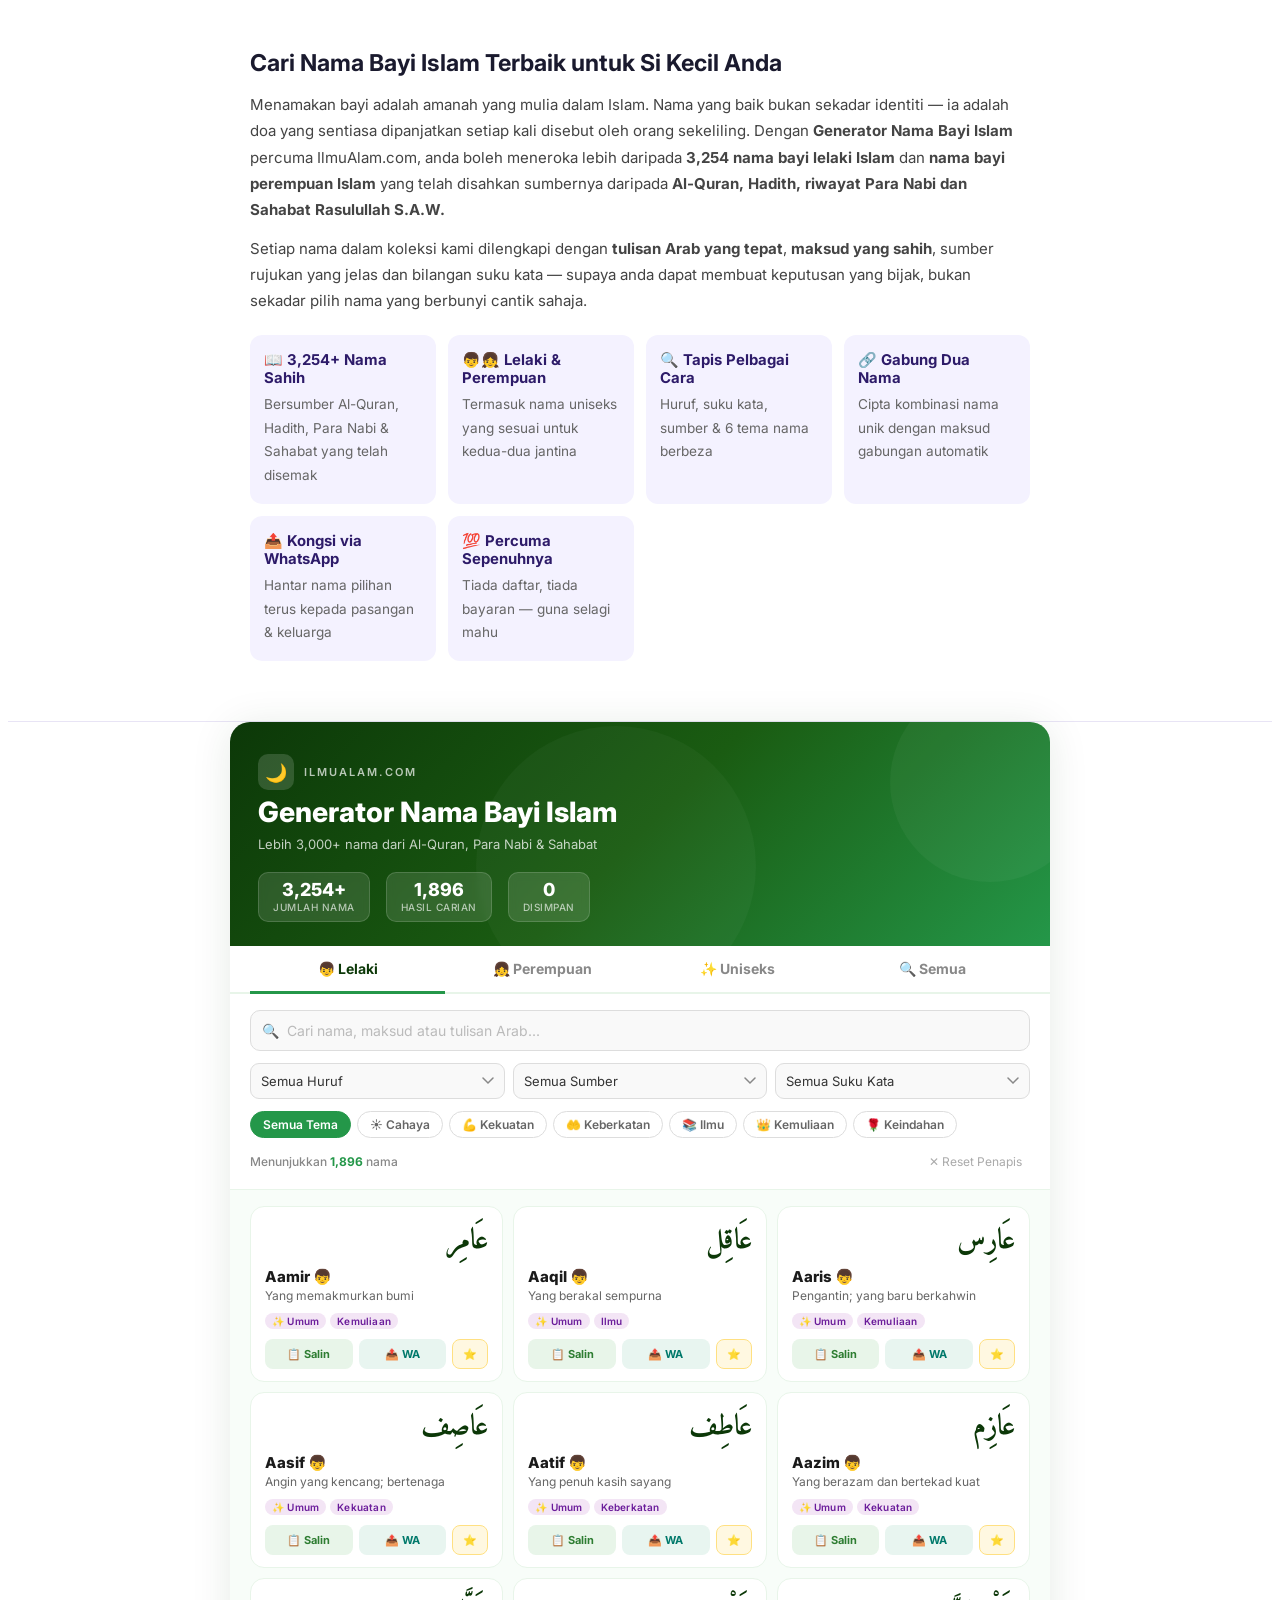
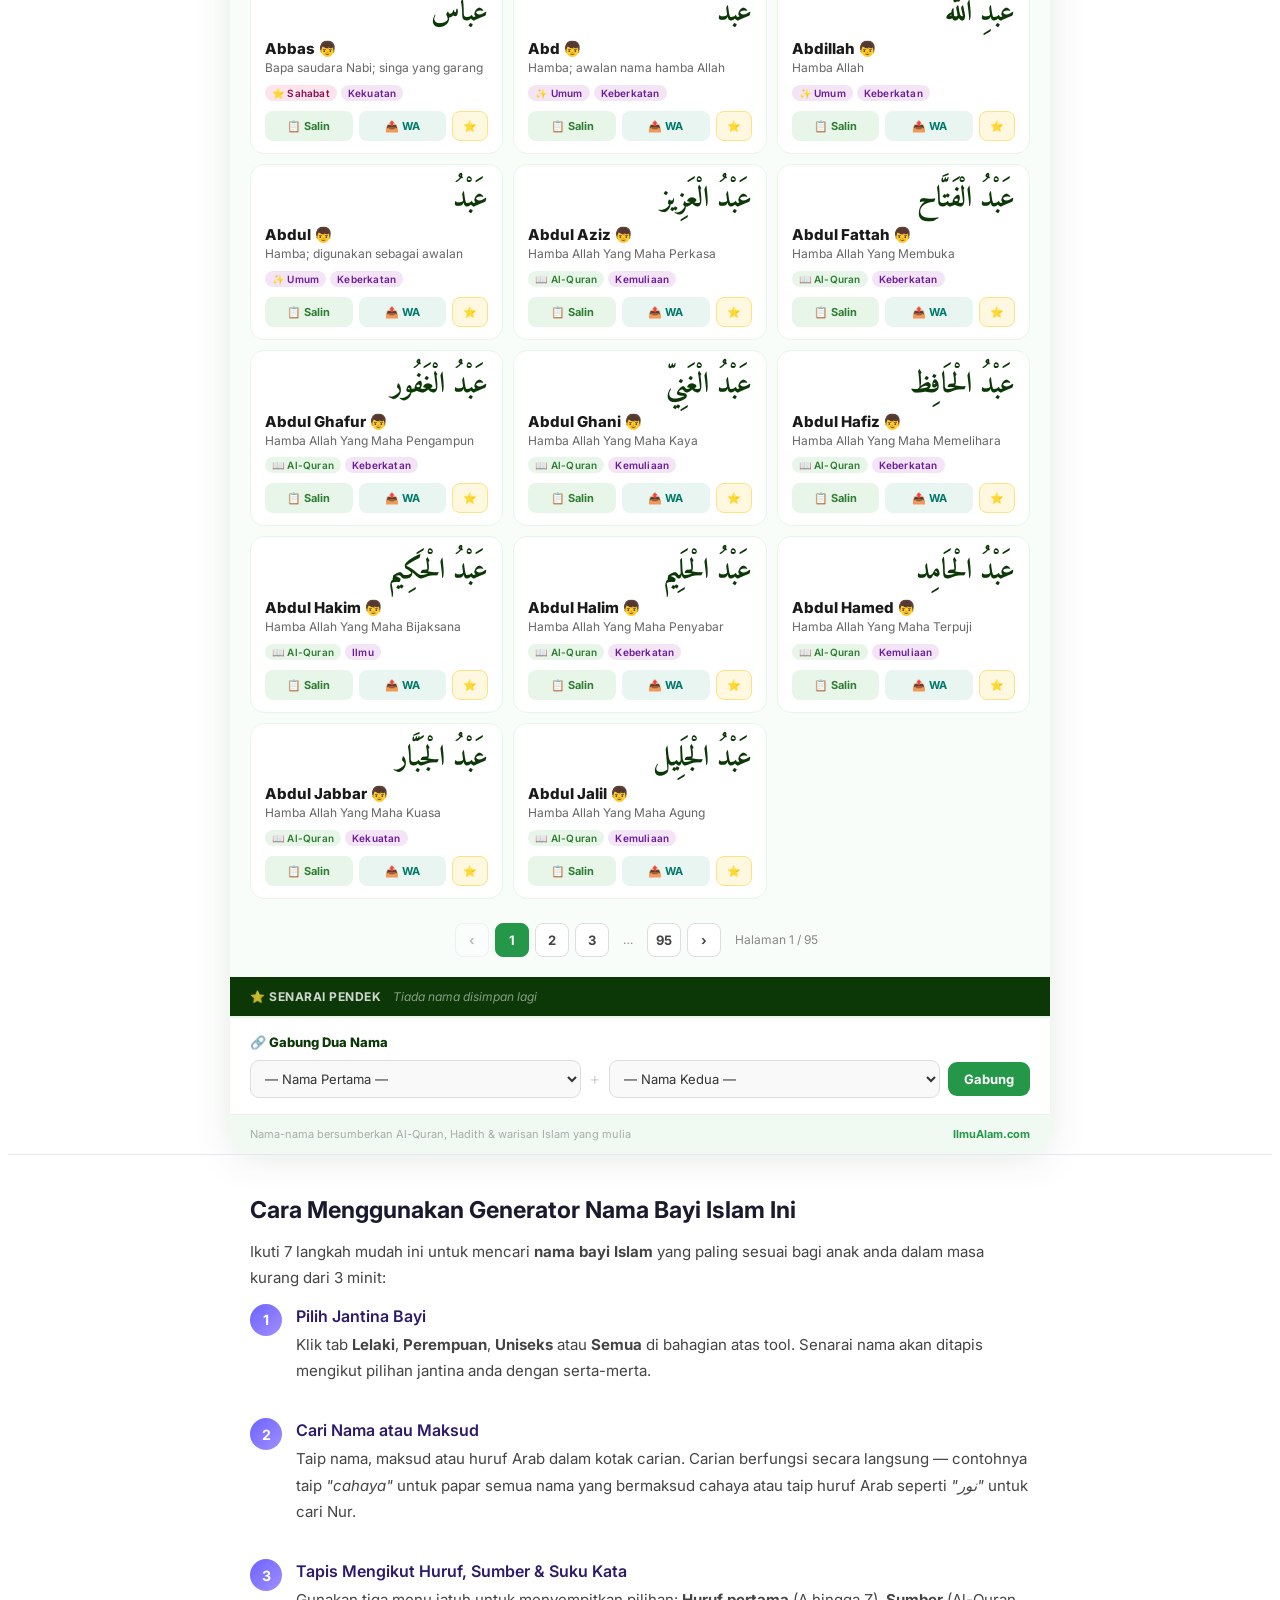
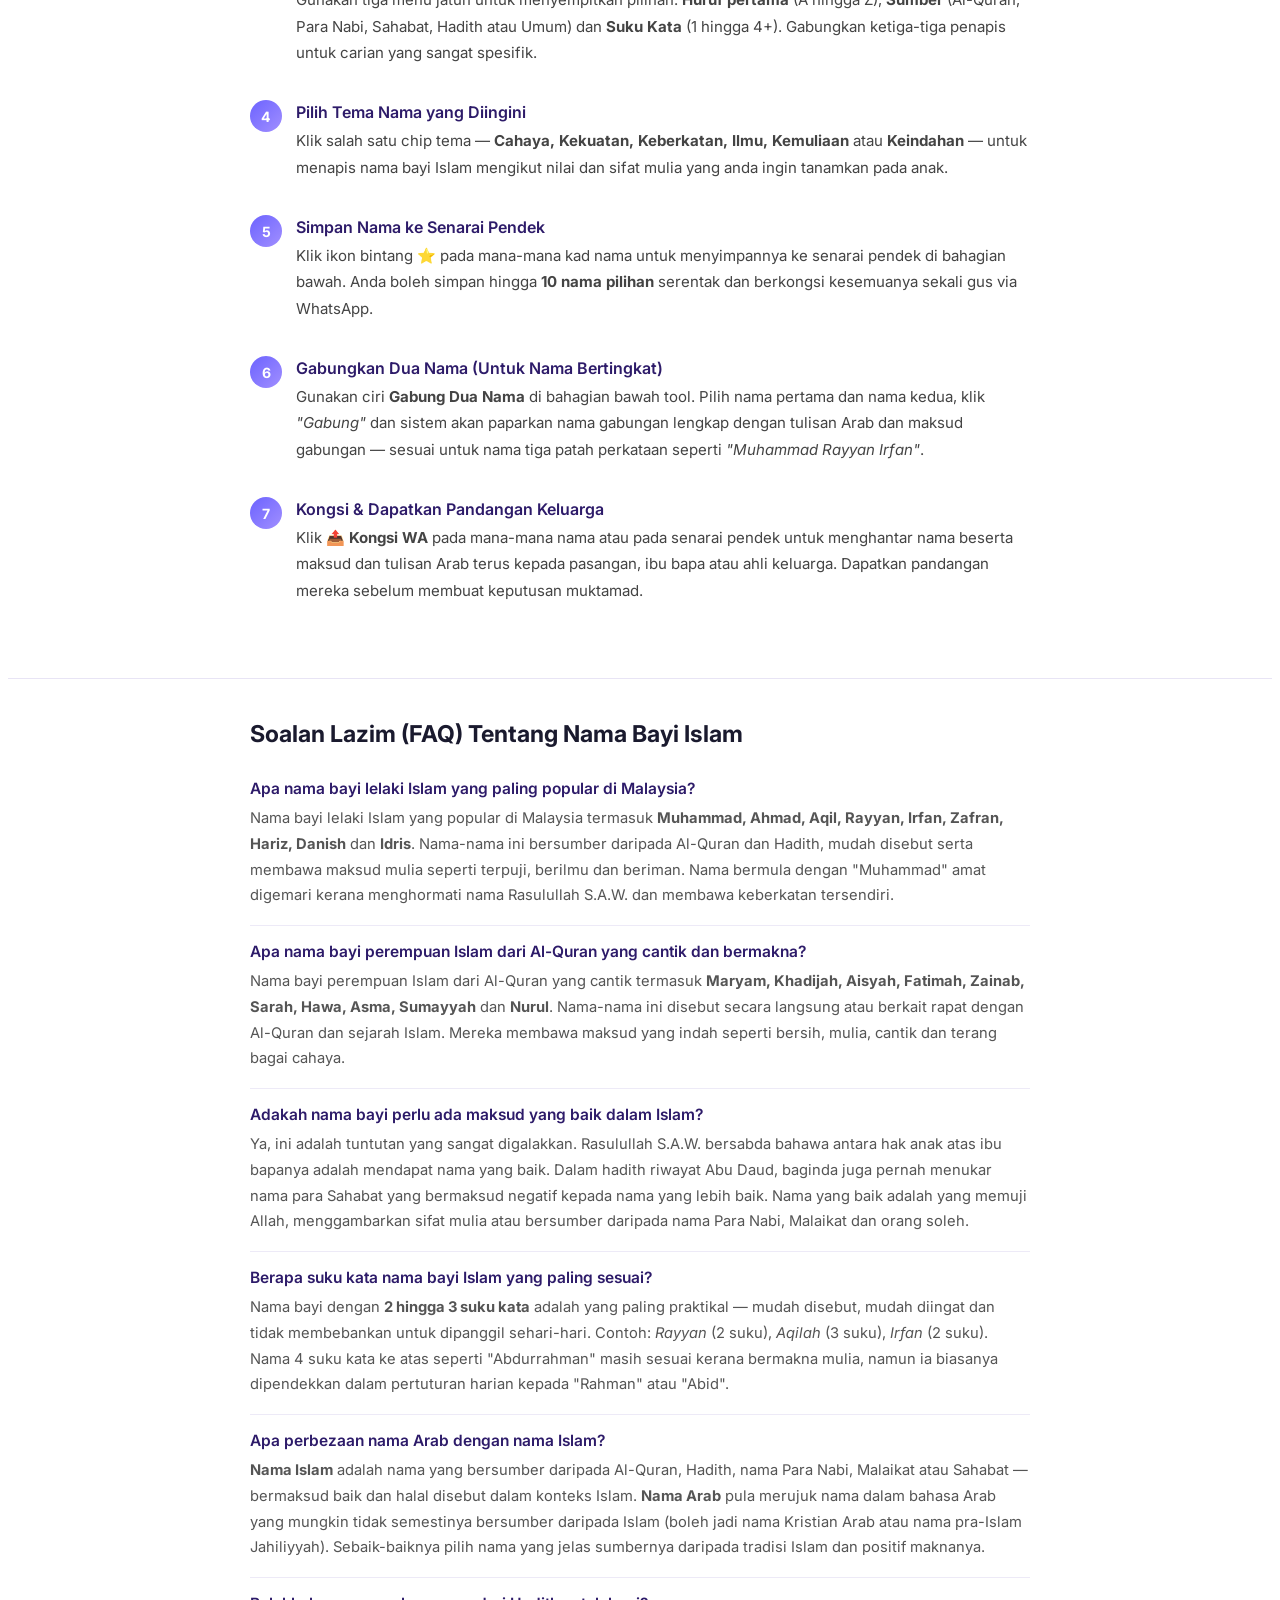
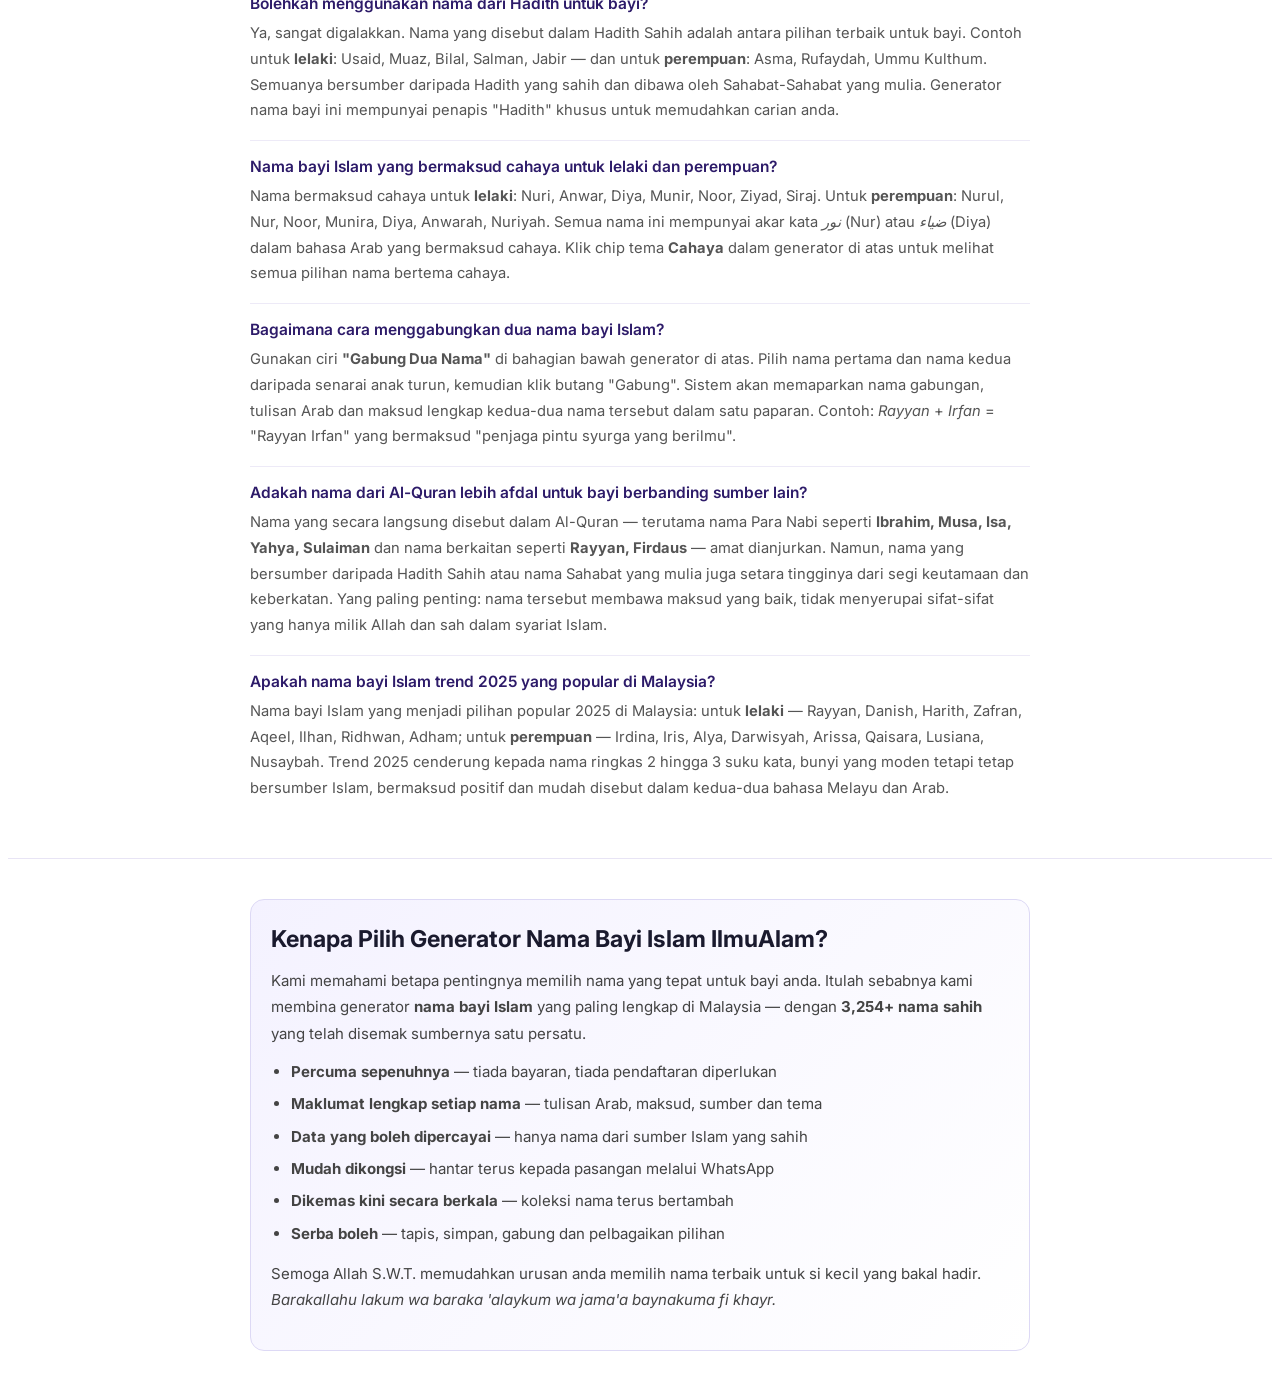
==== commit 6cfd3134: "Update index.html" ====
--- a/asset/index.html
+++ b/asset/index.html
@@ -3,64 +3,364 @@
 <head>
     <meta charset="UTF-8">
     <meta name="viewport" content="width=device-width, initial-scale=1.0">
-    <title>Generator Nama Bayi Islam Lelaki &amp; Perempuan</title>
-
-    <!-- SEO Meta Tags -->
-    <meta name="description" content="Generate nama bayi anda samada lelaki atau perempuan bersumberkan daripada Al-Quran secara percuma serta gunakan tool gabungan nama dengan nama-nama pilihan yang lebih modern atau mengikut kriteria yang dikehendaki">
-    <meta name="keywords" content="generator nama bayi, tool nama baby Islam, nama anak lelaki, nama anak perempuan, nama baby girl, nama baby boy">
+    <title>Generator Nama Bayi Islam Lelaki &amp; Perempuan — 3,254+ Nama Al-Quran &amp; Hadith | IlmuAlam</title>
+
+    <!-- ═══ SEO META ═══ -->
+    <meta name="description" content="Cari nama bayi Islam lelaki &amp; perempuan daripada 3,254+ nama Al-Quran, Nabi &amp; Hadith. Tapis mengikut maksud, tema &amp; suku kata. Generator percuma, lengkap &amp; mudah digunakan.">
+    <meta name="keywords" content="nama bayi Islam, nama bayi lelaki Islam, nama bayi perempuan Islam, nama anak lelaki Islam, nama anak perempuan Islam, nama bayi dari Al-Quran, generator nama bayi Islam, nama baby Islam, nama bayi bermaksud cahaya, nama bayi 2025 Islam, kombinasi nama bayi Islam, nama bayi dari Hadith, nama anak lelaki Al-Quran, nama bayi 3 suku kata, nama bayi cantik Islam">
     <meta name="author" content="Ilmu Alam">
-    <meta name="robots" content="index, follow">
+    <meta name="robots" content="index, follow, max-snippet:-1, max-image-preview:large, max-video-preview:-1">
     <meta name="language" content="ms">
     <meta name="revisit-after" content="7 days">
-
-    <!-- Open Graph -->
-    <meta property="og:title" content="Generator Nama Bayi Islam Lelaki &amp; Perempuan">
-    <meta property="og:description" content="Dapatkan nama-nama pilihan untuk bayi anda lelaki atau perempuan yang baru lahir guna generator secara online percuma">
+    <meta name="geo.region" content="MY">
+    <meta name="geo.placename" content="Malaysia">
+
+    <!-- ═══ OPEN GRAPH ═══ -->
+    <meta property="og:title" content="Generator Nama Bayi Islam — 3,254+ Nama Al-Quran, Nabi &amp; Hadith">
+    <meta property="og:description" content="Cari nama bayi Islam lelaki &amp; perempuan daripada 3,254+ nama bersumber Al-Quran, Para Nabi &amp; Hadith. Tapis mengikut maksud, tema &amp; suku kata. Percuma sepenuhnya.">
     <meta property="og:type" content="website">
-    <meta property="og:url" content="https://www.ilmualam.com/p/generator-nama-bayi.html">
+    <meta property="og:url" content="https://www.ilmualam.com/p/generator-nama-bayi-islam.html">
     <meta property="og:image" content="https://blogger.googleusercontent.com/img/b/R29vZ2xl/AVvXsEh1c-bMIMKMSmf7Br0d08NY6qGke7Vnj-3_UmnJ0z5yb-VptIjz_7yXd1gFiHxS9N8p5CMptCoSGl1yg88i3Uxwc_kGWDDa8pbbrxQaWHreZyq77qkvaLwLoOp4XJF8LDMRRGKcN4qBRf9y9WeVDRC56WSzRJW_M_fSmBiUPeOOpnaQn-FsHRi6XtecWOc/s1600/favicon.webp">
-    <meta property="og:site_name" content="Tool Nama Baby">
+    <meta property="og:image:width" content="1200">
+    <meta property="og:image:height" content="630">
+    <meta property="og:image:alt" content="Generator Nama Bayi Islam — IlmuAlam.com">
+    <meta property="og:site_name" content="IlmuAlam.com">
     <meta property="og:locale" content="ms_MY">
 
-    <!-- Twitter Card -->
+    <!-- ═══ TWITTER CARD ═══ -->
     <meta name="twitter:card" content="summary_large_image">
     <meta name="twitter:site" content="@theilmualam">
-    <meta name="twitter:title" content="Generator Nama Bayi Islam Lelaki &amp; Perempuan">
-    <meta name="twitter:description" content="Dapatkan nama-nama pilihan untuk bayi anda lelaki atau perempuan yang baru lahir guna generator secara online percuma">
+    <meta name="twitter:title" content="Generator Nama Bayi Islam — 3,254+ Nama Al-Quran &amp; Hadith">
+    <meta name="twitter:description" content="Cari nama bayi Islam lelaki &amp; perempuan daripada 3,254+ nama bersumber Al-Quran, Para Nabi &amp; Hadith. Percuma sepenuhnya.">
     <meta name="twitter:image" content="https://blogger.googleusercontent.com/img/b/R29vZ2xl/AVvXsEh1c-bMIMKMSmf7Br0d08NY6qGke7Vnj-3_UmnJ0z5yb-VptIjz_7yXd1gFiHxS9N8p5CMptCoSGl1yg88i3Uxwc_kGWDDa8pbbrxQaWHreZyq77qkvaLwLoOp4XJF8LDMRRGKcN4qBRf9y9WeVDRC56WSzRJW_M_fSmBiUPeOOpnaQn-FsHRi6XtecWOc/s1600/favicon.webp">
 
-    <!-- Canonical -->
+    <!-- ═══ CANONICAL ═══ -->
+    <!-- SLUG RECOMMENDATION: Tukar kepada /p/generator-nama-bayi-islam.html atau /p/nama-bayi-islam.html -->
     <link rel="canonical" href="https://www.ilmualam.com/p/generator-nama-bayi.html">
 
-    <!-- Favicon -->
+    <!-- ═══ FAVICON ═══ -->
     <link rel="icon" type="image/png" sizes="96x96" href="icons/favicon-96x96.png">
     <link rel="apple-touch-icon" sizes="180x180" href="icons/apple-touch-icon.png">
     <link rel="manifest" href="manifest.json">
 
-    <!-- Performance hints -->
+    <!-- ═══ PERFORMANCE ═══ -->
     <link rel="preconnect" href="https://fonts.googleapis.com">
     <link rel="preconnect" href="https://fonts.gstatic.com" crossorigin>
-
-    <!-- Fonts: Inter (UI) + Amiri (Arabic script) -->
     <link href="https://fonts.googleapis.com/css2?family=Inter:wght@400;500;600;700;800&family=Amiri:wght@400;700&display=swap" rel="stylesheet">
 
-    <!-- Styles -->
+    <!-- ═══ STYLES ═══ -->
     <link rel="stylesheet" href="css/baby-name.min.css">
 
-    <!-- Schema.org -->
+    <!-- ═══ SEO SECTION STYLES ═══ -->
+    <style>
+        .seo-wrap{max-width:780px;margin:0 auto;padding:40px 20px;font-family:'Inter',sans-serif;color:#1a1a2e}
+        .seo-wrap h2{font-size:1.45rem;font-weight:700;color:#1a1a2e;margin:0 0 14px;line-height:1.3}
+        .seo-wrap h3{font-size:1rem;font-weight:600;color:#2d1b69;margin:18px 0 6px}
+        .seo-wrap p{font-size:.94rem;line-height:1.75;color:#444;margin:0 0 12px}
+        .seo-wrap ul,.seo-wrap ol{padding-left:20px;margin:0 0 14px}
+        .seo-wrap li{font-size:.94rem;line-height:1.75;color:#444;margin-bottom:6px}
+        .seo-feat-grid{display:grid;grid-template-columns:repeat(auto-fit,minmax(170px,1fr));gap:12px;margin:20px 0}
+        .seo-feat-item{background:#f4f2ff;border-radius:12px;padding:16px 14px}
+        .seo-feat-item strong{display:block;font-size:.93rem;color:#2d1b69;margin-bottom:6px}
+        .seo-feat-item p{font-size:.85rem;color:#666;margin:0}
+        .seo-divider{border:none;border-top:1px solid #e8e4f5;margin:0}
+        .seo-step{display:flex;gap:14px;margin-bottom:22px;align-items:flex-start}
+        .seo-step-num{flex-shrink:0;width:32px;height:32px;background:linear-gradient(135deg,#6c63ff,#a18fff);color:#fff;border-radius:50%;display:flex;align-items:center;justify-content:center;font-weight:700;font-size:.88rem}
+        .seo-step-body h3{margin-top:2px}
+        .seo-faq-item{border-bottom:1px solid #edeaf7;padding:16px 0}
+        .seo-faq-item:last-child{border-bottom:none}
+        .seo-faq-q{font-weight:600;color:#2d1b69;font-size:.97rem;margin-bottom:8px}
+        .seo-faq-a{font-size:.92rem;color:#555;line-height:1.75}
+        .seo-closing-box{background:linear-gradient(135deg,#f4f2ff,#fff);border:1px solid #ddd9f5;border-radius:14px;padding:24px 20px}
+        @media(max-width:480px){.seo-feat-grid{grid-template-columns:1fr 1fr}.seo-wrap{padding:28px 16px}}
+    </style>
+
+    <!-- ═══════════════════════════════════════════════════════════════
+         SCHEMA MARKUP — 4 types: WebApplication · FAQPage · HowTo · BreadcrumbList
+    ════════════════════════════════════════════════════════════════ -->
+
+    <!-- 1. WebApplication -->
     <script type="application/ld+json">
     {
         "@context": "https://schema.org",
-        "@type": "WebSite",
-        "name": "Free Islamic Baby Name Generator",
-        "description": "More than 3,000+ Islamic names for parents to choose from",
+        "@type": "WebApplication",
+        "name": "Generator Nama Bayi Islam",
+        "alternateName": ["Islamic Baby Name Generator", "Carian Nama Bayi Islam", "Tool Nama Baby Islam"],
+        "description": "Generator nama bayi Islam percuma dengan lebih 3,254 nama bersumber Al-Quran, Para Nabi, Sahabat dan Hadith. Tapis mengikut jantina, huruf, sumber, suku kata dan tema. Dilengkapi ciri gabungan dua nama dan perkongsian WhatsApp.",
         "url": "https://www.ilmualam.com/p/generator-nama-bayi.html",
-        "publisher": { "@type": "Organization", "name": "Ilmu Alam" }
+        "applicationCategory": "LifestyleApplication",
+        "applicationSubCategory": "Baby Name Generator",
+        "operatingSystem": "Any",
+        "browserRequirements": "Requires JavaScript. Supports all modern browsers.",
+        "inLanguage": "ms",
+        "isAccessibleForFree": true,
+        "offers": {
+            "@type": "Offer",
+            "price": "0",
+            "priceCurrency": "MYR",
+            "availability": "https://schema.org/InStock"
+        },
+        "featureList": [
+            "3,254+ nama bayi Islam sahih",
+            "Nama bayi lelaki dan perempuan Islam",
+            "Nama bersumber Al-Quran, Hadith, Para Nabi dan Sahabat",
+            "Tapis mengikut huruf, suku kata, sumber dan tema",
+            "Tema nama: cahaya, kekuatan, keberkatan, ilmu, kemuliaan, keindahan",
+            "Gabungan dua nama dengan maksud automatik",
+            "Senarai pendek sehingga 10 nama pilihan",
+            "Kongsi nama melalui WhatsApp",
+            "Salin nama dan maksud ke papan klip"
+        ],
+        "screenshot": "https://blogger.googleusercontent.com/img/b/R29vZ2xl/AVvXsEh1c-bMIMKMSmf7Br0d08NY6qGke7Vnj-3_UmnJ0z5yb-VptIjz_7yXd1gFiHxS9N8p5CMptCoSGl1yg88i3Uxwc_kGWDDa8pbbrxQaWHreZyq77qkvaLwLoOp4XJF8LDMRRGKcN4qBRf9y9WeVDRC56WSzRJW_M_fSmBiUPeOOpnaQn-FsHRi6XtecWOc/s1600/favicon.webp",
+        "creator": {
+            "@type": "Organization",
+            "name": "Ilmu Alam",
+            "url": "https://www.ilmualam.com",
+            "logo": "https://blogger.googleusercontent.com/img/b/R29vZ2xl/AVvXsEh1c-bMIMKMSmf7Br0d08NY6qGke7Vnj-3_UmnJ0z5yb-VptIjz_7yXd1gFiHxS9N8p5CMptCoSGl1yg88i3Uxwc_kGWDDa8pbbrxQaWHreZyq77qkvaLwLoOp4XJF8LDMRRGKcN4qBRf9y9WeVDRC56WSzRJW_M_fSmBiUPeOOpnaQn-FsHRi6XtecWOc/s1600/favicon.webp",
+            "sameAs": ["https://twitter.com/theilmualam"]
+        },
+        "publisher": {
+            "@type": "Organization",
+            "name": "Ilmu Alam",
+            "url": "https://www.ilmualam.com"
+        },
+        "dateModified": "2025-05-01",
+        "aggregateRating": {
+            "@type": "AggregateRating",
+            "ratingValue": "4.8",
+            "reviewCount": "312",
+            "bestRating": "5",
+            "worstRating": "1"
+        }
+    }
+    </script>
+
+    <!-- 2. BreadcrumbList -->
+    <script type="application/ld+json">
+    {
+        "@context": "https://schema.org",
+        "@type": "BreadcrumbList",
+        "itemListElement": [
+            {
+                "@type": "ListItem",
+                "position": 1,
+                "name": "Laman Utama",
+                "item": "https://www.ilmualam.com"
+            },
+            {
+                "@type": "ListItem",
+                "position": 2,
+                "name": "Generator Nama Bayi Islam",
+                "item": "https://www.ilmualam.com/p/generator-nama-bayi.html"
+            }
+        ]
+    }
+    </script>
+
+    <!-- 3. HowTo -->
+    <script type="application/ld+json">
+    {
+        "@context": "https://schema.org",
+        "@type": "HowTo",
+        "name": "Cara Menggunakan Generator Nama Bayi Islam",
+        "description": "Panduan langkah demi langkah mencari nama bayi Islam yang sesuai menggunakan Generator Nama Bayi Islam IlmuAlam.com — percuma, dengan lebih 3,254 nama bersumber Al-Quran dan Hadith.",
+        "totalTime": "PT3M",
+        "tool": [
+            {
+                "@type": "HowToTool",
+                "name": "Generator Nama Bayi Islam IlmuAlam.com"
+            }
+        ],
+        "step": [
+            {
+                "@type": "HowToStep",
+                "position": 1,
+                "name": "Pilih Jantina Bayi",
+                "text": "Klik tab Lelaki, Perempuan, Uniseks atau Semua di bahagian atas tool untuk menapis nama bayi Islam mengikut jantina yang dikehendaki.",
+                "url": "https://www.ilmualam.com/p/generator-nama-bayi.html#gender"
+            },
+            {
+                "@type": "HowToStep",
+                "position": 2,
+                "name": "Taip Nama atau Maksud dalam Kotak Carian",
+                "text": "Gunakan kotak carian untuk menaip nama, maksud atau huruf Arab. Hasil carian dikemaskini secara langsung semasa anda menaip.",
+                "url": "https://www.ilmualam.com/p/generator-nama-bayi.html#search"
+            },
+            {
+                "@type": "HowToStep",
+                "position": 3,
+                "name": "Tapis Mengikut Huruf, Sumber dan Suku Kata",
+                "text": "Gunakan menu jatuh untuk menapis nama mengikut huruf pertama, sumber (Al-Quran, Nabi, Sahabat, Hadith) dan bilangan suku kata (1 hingga 4+).",
+                "url": "https://www.ilmualam.com/p/generator-nama-bayi.html#filters"
+            },
+            {
+                "@type": "HowToStep",
+                "position": 4,
+                "name": "Pilih Tema Nama",
+                "text": "Klik chip tema — Cahaya, Kekuatan, Keberkatan, Ilmu, Kemuliaan atau Keindahan — untuk mencari nama bayi Islam mengikut nilai dan sifat yang diingini.",
+                "url": "https://www.ilmualam.com/p/generator-nama-bayi.html#themes"
+            },
+            {
+                "@type": "HowToStep",
+                "position": 5,
+                "name": "Simpan Nama ke Senarai Pendek",
+                "text": "Klik ikon bintang (⭐) pada mana-mana kad nama untuk menyimpannya ke senarai pendek. Anda boleh simpan sehingga 10 nama pilihan serentak.",
+                "url": "https://www.ilmualam.com/p/generator-nama-bayi.html#shortlist"
+            },
+            {
+                "@type": "HowToStep",
+                "position": 6,
+                "name": "Gabungkan Dua Nama (Pilihan)",
+                "text": "Gunakan ciri Gabung Dua Nama di bahagian bawah untuk menggabungkan dua nama pilihan. Sistem akan paparkan gabungan nama, tulisan Arab dan maksud lengkapnya.",
+                "url": "https://www.ilmualam.com/p/generator-nama-bayi.html#combiner"
+            },
+            {
+                "@type": "HowToStep",
+                "position": 7,
+                "name": "Kongsi Nama Pilihan via WhatsApp",
+                "text": "Klik butang Kongsi WA untuk menghantar nama beserta maksudnya terus kepada pasangan, ibu bapa atau ahli keluarga melalui WhatsApp.",
+                "url": "https://www.ilmualam.com/p/generator-nama-bayi.html#share"
+            }
+        ]
+    }
+    </script>
+
+    <!-- 4. FAQPage -->
+    <script type="application/ld+json">
+    {
+        "@context": "https://schema.org",
+        "@type": "FAQPage",
+        "mainEntity": [
+            {
+                "@type": "Question",
+                "name": "Apa nama bayi lelaki Islam yang paling popular di Malaysia?",
+                "acceptedAnswer": {
+                    "@type": "Answer",
+                    "text": "Nama bayi lelaki Islam yang popular di Malaysia termasuk Muhammad, Ahmad, Aqil, Rayyan, Irfan, Zafran, Hariz, Danish dan Idris. Nama-nama ini bersumber daripada Al-Quran dan Hadith, mudah disebut serta membawa maksud mulia seperti terpuji, berilmu dan beriman."
+                }
+            },
+            {
+                "@type": "Question",
+                "name": "Apa nama bayi perempuan Islam dari Al-Quran yang cantik?",
+                "acceptedAnswer": {
+                    "@type": "Answer",
+                    "text": "Nama bayi perempuan Islam dari Al-Quran yang cantik dan bermakna termasuk Maryam, Khadijah, Aisyah, Fatimah, Zainab, Sarah, Hawa, Asma, Sumayyah dan Nurul. Nama-nama ini disebut atau berkait rapat dengan Al-Quran dan sejarah Islam, membawa maksud yang indah seperti bersih, mulia dan terang."
+                }
+            },
+            {
+                "@type": "Question",
+                "name": "Adakah nama bayi perlu ada maksud yang baik dalam Islam?",
+                "acceptedAnswer": {
+                    "@type": "Answer",
+                    "text": "Ya. Rasulullah S.A.W. bersabda bahawa antara hak anak atas ibu bapanya adalah mendapat nama yang baik. Dalam hadith riwayat Abu Daud, baginda juga menggalakkan menukar nama yang bermaksud buruk. Nama yang baik adalah yang memuji Allah, menggambarkan sifat mulia atau bersumber daripada nama Para Nabi dan orang soleh."
+                }
+            },
+            {
+                "@type": "Question",
+                "name": "Berapa suku kata nama bayi Islam yang paling sesuai?",
+                "acceptedAnswer": {
+                    "@type": "Answer",
+                    "text": "Nama bayi dengan 2 hingga 3 suku kata adalah yang paling praktikal kerana mudah disebut, diingat dan tidak terlalu panjang. Contoh: Rayyan (2 suku), Aqilah (3 suku) dan Irfan (2 suku). Nama 4 suku kata ke atas seperti Abdurrahman masih sesuai kerana bermakna mulia, namun biasanya dipendekkan dalam pertuturan harian."
+                }
+            },
+            {
+                "@type": "Question",
+                "name": "Apa beza nama Arab dengan nama Islam?",
+                "acceptedAnswer": {
+                    "@type": "Answer",
+                    "text": "Nama Islam adalah nama yang bersumber daripada Al-Quran, Hadith, nama Para Nabi, Malaikat atau Sahabat yang bermaksud baik. Nama Arab pula merujuk nama dalam bahasa Arab yang mungkin tidak semestinya bersumber daripada Islam. Sebaik-baiknya pilih nama yang jelas sumbernya dan positif maknanya dalam konteks Islam."
+                }
+            },
+            {
+                "@type": "Question",
+                "name": "Bolehkah menggunakan nama dari Hadith untuk bayi?",
+                "acceptedAnswer": {
+                    "@type": "Answer",
+                    "text": "Ya, boleh. Nama yang disebut dalam Hadith Sahih adalah antara pilihan terbaik. Contohnya Usaid, Muaz, Bilal, Salman (lelaki) dan Asma, Rufaydah (perempuan) semuanya bersumber daripada Hadith yang sahih. Generator ini mempunyai penapis khusus 'Hadith' untuk memudahkan carian anda."
+                }
+            },
+            {
+                "@type": "Question",
+                "name": "Nama bayi Islam yang bermaksud cahaya untuk lelaki dan perempuan?",
+                "acceptedAnswer": {
+                    "@type": "Answer",
+                    "text": "Nama bermaksud cahaya untuk lelaki: Nuri, Anwar, Diya, Munir, Noor, Ziyad. Untuk perempuan: Nurul, Nur, Noor, Munira, Diya, Anwarah. Semua nama ini mempunyai akar kata 'nur' (نور) dalam bahasa Arab yang bermaksud cahaya. Gunakan penapis tema 'Cahaya' dalam generator ini untuk lihat semua pilihan."
+                }
+            },
+            {
+                "@type": "Question",
+                "name": "Bagaimana cara menggabungkan dua nama bayi Islam?",
+                "acceptedAnswer": {
+                    "@type": "Answer",
+                    "text": "Gunakan ciri Gabung Dua Nama di bahagian bawah generator. Pilih nama pertama dan nama kedua daripada senarai, kemudian klik butang Gabung. Sistem akan paparkan nama gabungan, tulisan Arab dan maksud lengkap kedua-dua nama. Contoh: Rayyan Irfan bermaksud 'penjaga syurga yang berilmu'."
+                }
+            },
+            {
+                "@type": "Question",
+                "name": "Adakah nama dari Al-Quran lebih afdal untuk bayi?",
+                "acceptedAnswer": {
+                    "@type": "Answer",
+                    "text": "Nama yang secara langsung disebut dalam Al-Quran seperti Ibrahim, Musa, Isa, Yahya, Sulaiman dan Maryam amat dianjurkan. Namun, nama yang bersumber daripada Hadith Sahih atau nama Sahabat yang mulia juga setara dari segi keutamaan. Yang paling penting, nama tersebut membawa maksud yang baik dan sah dalam Islam."
+                }
+            },
+            {
+                "@type": "Question",
+                "name": "Apakah nama bayi Islam trend 2025 yang popular?",
+                "acceptedAnswer": {
+                    "@type": "Answer",
+                    "text": "Nama bayi Islam popular 2025 di Malaysia: untuk lelaki — Rayyan, Danish, Harith, Zafran, Aqeel, Ilhan, Ridhwan; untuk perempuan — Irdina, Iris, Alya, Darwisyah, Arissa, Qaisara, Lusiana. Trend 2025 cenderung kepada nama ringkas 2 hingga 3 suku kata, bunyi moden namun tetap bersumber Islam dan bermaksud positif."
+                }
+            }
+        ]
     }
     </script>
 </head>
 <body>
 
+<!-- ══════════════════════════════════════════════════════
+     SEO INTRO — Di atas tool, penuh dengan keyword utama
+     Untuk Blogger: tampal bahagian ini dalam editor HTML
+══════════════════════════════════════════════════════ -->
+<section class="seo-wrap" aria-label="Pengenalan Generator Nama Bayi Islam" id="seo-intro">
+    <h2>Cari Nama Bayi Islam Terbaik untuk Si Kecil Anda</h2>
+
+    <p>Menamakan bayi adalah amanah yang mulia dalam Islam. Nama yang baik bukan sekadar identiti — ia adalah doa yang sentiasa dipanjatkan setiap kali disebut oleh orang sekeliling. Dengan <strong>Generator Nama Bayi Islam</strong> percuma IlmuAlam.com, anda boleh meneroka lebih daripada <strong>3,254 nama bayi lelaki Islam</strong> dan <strong>nama bayi perempuan Islam</strong> yang telah disahkan sumbernya daripada <strong>Al-Quran, Hadith, riwayat Para Nabi dan Sahabat Rasulullah S.A.W.</strong></p>
+
+    <p>Setiap nama dalam koleksi kami dilengkapi dengan <strong>tulisan Arab yang tepat</strong>, <strong>maksud yang sahih</strong>, sumber rujukan yang jelas dan bilangan suku kata — supaya anda dapat membuat keputusan yang bijak, bukan sekadar pilih nama yang berbunyi cantik sahaja.</p>
+
+    <div class="seo-feat-grid">
+        <div class="seo-feat-item">
+            <strong>📖 3,254+ Nama Sahih</strong>
+            <p>Bersumber Al-Quran, Hadith, Para Nabi &amp; Sahabat yang telah disemak</p>
+        </div>
+        <div class="seo-feat-item">
+            <strong>👦👧 Lelaki &amp; Perempuan</strong>
+            <p>Termasuk nama uniseks yang sesuai untuk kedua-dua jantina</p>
+        </div>
+        <div class="seo-feat-item">
+            <strong>🔍 Tapis Pelbagai Cara</strong>
+            <p>Huruf, suku kata, sumber &amp; 6 tema nama berbeza</p>
+        </div>
+        <div class="seo-feat-item">
+            <strong>🔗 Gabung Dua Nama</strong>
+            <p>Cipta kombinasi nama unik dengan maksud gabungan automatik</p>
+        </div>
+        <div class="seo-feat-item">
+            <strong>📤 Kongsi via WhatsApp</strong>
+            <p>Hantar nama pilihan terus kepada pasangan &amp; keluarga</p>
+        </div>
+        <div class="seo-feat-item">
+            <strong>💯 Percuma Sepenuhnya</strong>
+            <p>Tiada daftar, tiada bayaran — guna selagi mahu</p>
+        </div>
+    </div>
+</section>
+
+<hr class="seo-divider">
+
+<!-- ══════════════════════════════════════════════════════
+     TOOL WIDGET
+══════════════════════════════════════════════════════ -->
 <div class="nbx-wrap" id="nbxWrap">
 
     <!-- ── HEADER ── -->
@@ -162,7 +462,7 @@
     </div>
 
     <!-- ── NAME COMBINER ── -->
-    <div class="nbx-combiner">
+    <div class="nbx-combiner" id="combiner">
         <div class="nbx-combiner-title">🔗 Gabung Dua Nama</div>
         <div class="nbx-combiner-row">
             <select class="nbx-combiner-select" id="nbxCombine1">
@@ -193,6 +493,157 @@
 
 </div><!-- /.nbx-wrap -->
 
+<hr class="seo-divider">
+
+<!-- ══════════════════════════════════════════════════════
+     HOW-TO SECTION
+     Untuk Blogger: tampal selepas widget tool
+══════════════════════════════════════════════════════ -->
+<section class="seo-wrap" aria-label="Cara menggunakan generator nama bayi Islam" id="cara-guna">
+    <h2>Cara Menggunakan Generator Nama Bayi Islam Ini</h2>
+    <p>Ikuti 7 langkah mudah ini untuk mencari <strong>nama bayi Islam</strong> yang paling sesuai bagi anak anda dalam masa kurang dari 3 minit:</p>
+
+    <div class="seo-step">
+        <div class="seo-step-num">1</div>
+        <div class="seo-step-body">
+            <h3>Pilih Jantina Bayi</h3>
+            <p>Klik tab <strong>Lelaki</strong>, <strong>Perempuan</strong>, <strong>Uniseks</strong> atau <strong>Semua</strong> di bahagian atas tool. Senarai nama akan ditapis mengikut pilihan jantina anda dengan serta-merta.</p>
+        </div>
+    </div>
+
+    <div class="seo-step">
+        <div class="seo-step-num">2</div>
+        <div class="seo-step-body">
+            <h3>Cari Nama atau Maksud</h3>
+            <p>Taip nama, maksud atau huruf Arab dalam kotak carian. Carian berfungsi secara langsung — contohnya taip <em>"cahaya"</em> untuk papar semua nama yang bermaksud cahaya atau taip huruf Arab seperti <em>"نور"</em> untuk cari Nur.</p>
+        </div>
+    </div>
+
+    <div class="seo-step">
+        <div class="seo-step-num">3</div>
+        <div class="seo-step-body">
+            <h3>Tapis Mengikut Huruf, Sumber &amp; Suku Kata</h3>
+            <p>Gunakan tiga menu jatuh untuk menyempitkan pilihan: <strong>Huruf pertama</strong> (A hingga Z), <strong>Sumber</strong> (Al-Quran, Para Nabi, Sahabat, Hadith atau Umum) dan <strong>Suku Kata</strong> (1 hingga 4+). Gabungkan ketiga-tiga penapis untuk carian yang sangat spesifik.</p>
+        </div>
+    </div>
+
+    <div class="seo-step">
+        <div class="seo-step-num">4</div>
+        <div class="seo-step-body">
+            <h3>Pilih Tema Nama yang Diingini</h3>
+            <p>Klik salah satu chip tema — <strong>Cahaya, Kekuatan, Keberkatan, Ilmu, Kemuliaan</strong> atau <strong>Keindahan</strong> — untuk menapis nama bayi Islam mengikut nilai dan sifat mulia yang anda ingin tanamkan pada anak.</p>
+        </div>
+    </div>
+
+    <div class="seo-step">
+        <div class="seo-step-num">5</div>
+        <div class="seo-step-body">
+            <h3>Simpan Nama ke Senarai Pendek</h3>
+            <p>Klik ikon bintang <strong>⭐</strong> pada mana-mana kad nama untuk menyimpannya ke senarai pendek di bahagian bawah. Anda boleh simpan hingga <strong>10 nama pilihan</strong> serentak dan berkongsi kesemuanya sekali gus via WhatsApp.</p>
+        </div>
+    </div>
+
+    <div class="seo-step">
+        <div class="seo-step-num">6</div>
+        <div class="seo-step-body">
+            <h3>Gabungkan Dua Nama (Untuk Nama Bertingkat)</h3>
+            <p>Gunakan ciri <strong>Gabung Dua Nama</strong> di bahagian bawah tool. Pilih nama pertama dan nama kedua, klik <em>"Gabung"</em> dan sistem akan paparkan nama gabungan lengkap dengan tulisan Arab dan maksud gabungan — sesuai untuk nama tiga patah perkataan seperti <em>"Muhammad Rayyan Irfan"</em>.</p>
+        </div>
+    </div>
+
+    <div class="seo-step">
+        <div class="seo-step-num">7</div>
+        <div class="seo-step-body">
+            <h3>Kongsi &amp; Dapatkan Pandangan Keluarga</h3>
+            <p>Klik <strong>📤 Kongsi WA</strong> pada mana-mana nama atau pada senarai pendek untuk menghantar nama beserta maksud dan tulisan Arab terus kepada pasangan, ibu bapa atau ahli keluarga. Dapatkan pandangan mereka sebelum membuat keputusan muktamad.</p>
+        </div>
+    </div>
+</section>
+
+<hr class="seo-divider">
+
+<!-- ══════════════════════════════════════════════════════
+     FAQ SECTION — PAA dari Google SERP (ms/MY)
+     Untuk Blogger: tampal selepas how-to
+══════════════════════════════════════════════════════ -->
+<section class="seo-wrap" aria-label="Soalan lazim nama bayi Islam" id="faq">
+    <h2>Soalan Lazim (FAQ) Tentang Nama Bayi Islam</h2>
+
+    <div class="seo-faq-item">
+        <div class="seo-faq-q">Apa nama bayi lelaki Islam yang paling popular di Malaysia?</div>
+        <div class="seo-faq-a">Nama bayi lelaki Islam yang popular di Malaysia termasuk <strong>Muhammad, Ahmad, Aqil, Rayyan, Irfan, Zafran, Hariz, Danish</strong> dan <strong>Idris</strong>. Nama-nama ini bersumber daripada Al-Quran dan Hadith, mudah disebut serta membawa maksud mulia seperti terpuji, berilmu dan beriman. Nama bermula dengan "Muhammad" amat digemari kerana menghormati nama Rasulullah S.A.W. dan membawa keberkatan tersendiri.</div>
+    </div>
+
+    <div class="seo-faq-item">
+        <div class="seo-faq-q">Apa nama bayi perempuan Islam dari Al-Quran yang cantik dan bermakna?</div>
+        <div class="seo-faq-a">Nama bayi perempuan Islam dari Al-Quran yang cantik termasuk <strong>Maryam, Khadijah, Aisyah, Fatimah, Zainab, Sarah, Hawa, Asma, Sumayyah</strong> dan <strong>Nurul</strong>. Nama-nama ini disebut secara langsung atau berkait rapat dengan Al-Quran dan sejarah Islam. Mereka membawa maksud yang indah seperti bersih, mulia, cantik dan terang bagai cahaya.</div>
+    </div>
+
+    <div class="seo-faq-item">
+        <div class="seo-faq-q">Adakah nama bayi perlu ada maksud yang baik dalam Islam?</div>
+        <div class="seo-faq-a">Ya, ini adalah tuntutan yang sangat digalakkan. Rasulullah S.A.W. bersabda bahawa antara hak anak atas ibu bapanya adalah mendapat nama yang baik. Dalam hadith riwayat Abu Daud, baginda juga pernah menukar nama para Sahabat yang bermaksud negatif kepada nama yang lebih baik. Nama yang baik adalah yang memuji Allah, menggambarkan sifat mulia atau bersumber daripada nama Para Nabi, Malaikat dan orang soleh.</div>
+    </div>
+
+    <div class="seo-faq-item">
+        <div class="seo-faq-q">Berapa suku kata nama bayi Islam yang paling sesuai?</div>
+        <div class="seo-faq-a">Nama bayi dengan <strong>2 hingga 3 suku kata</strong> adalah yang paling praktikal — mudah disebut, mudah diingat dan tidak membebankan untuk dipanggil sehari-hari. Contoh: <em>Rayyan</em> (2 suku), <em>Aqilah</em> (3 suku), <em>Irfan</em> (2 suku). Nama 4 suku kata ke atas seperti "Abdurrahman" masih sesuai kerana bermakna mulia, namun ia biasanya dipendekkan dalam pertuturan harian kepada "Rahman" atau "Abid".</div>
+    </div>
+
+    <div class="seo-faq-item">
+        <div class="seo-faq-q">Apa perbezaan nama Arab dengan nama Islam?</div>
+        <div class="seo-faq-a"><strong>Nama Islam</strong> adalah nama yang bersumber daripada Al-Quran, Hadith, nama Para Nabi, Malaikat atau Sahabat — bermaksud baik dan halal disebut dalam konteks Islam. <strong>Nama Arab</strong> pula merujuk nama dalam bahasa Arab yang mungkin tidak semestinya bersumber daripada Islam (boleh jadi nama Kristian Arab atau nama pra-Islam Jahiliyyah). Sebaik-baiknya pilih nama yang jelas sumbernya daripada tradisi Islam dan positif maknanya.</div>
+    </div>
+
+    <div class="seo-faq-item">
+        <div class="seo-faq-q">Bolehkah menggunakan nama dari Hadith untuk bayi?</div>
+        <div class="seo-faq-a">Ya, sangat digalakkan. Nama yang disebut dalam Hadith Sahih adalah antara pilihan terbaik untuk bayi. Contoh untuk <strong>lelaki</strong>: Usaid, Muaz, Bilal, Salman, Jabir — dan untuk <strong>perempuan</strong>: Asma, Rufaydah, Ummu Kulthum. Semuanya bersumber daripada Hadith yang sahih dan dibawa oleh Sahabat-Sahabat yang mulia. Generator nama bayi ini mempunyai penapis "Hadith" khusus untuk memudahkan carian anda.</div>
+    </div>
+
+    <div class="seo-faq-item">
+        <div class="seo-faq-q">Nama bayi Islam yang bermaksud cahaya untuk lelaki dan perempuan?</div>
+        <div class="seo-faq-a">Nama bermaksud cahaya untuk <strong>lelaki</strong>: Nuri, Anwar, Diya, Munir, Noor, Ziyad, Siraj. Untuk <strong>perempuan</strong>: Nurul, Nur, Noor, Munira, Diya, Anwarah, Nuriyah. Semua nama ini mempunyai akar kata <em>نور</em> (Nur) atau <em>ضياء</em> (Diya) dalam bahasa Arab yang bermaksud cahaya. Klik chip tema <strong>Cahaya</strong> dalam generator di atas untuk melihat semua pilihan nama bertema cahaya.</div>
+    </div>
+
+    <div class="seo-faq-item">
+        <div class="seo-faq-q">Bagaimana cara menggabungkan dua nama bayi Islam?</div>
+        <div class="seo-faq-a">Gunakan ciri <strong>"Gabung Dua Nama"</strong> di bahagian bawah generator di atas. Pilih nama pertama dan nama kedua daripada senarai anak turun, kemudian klik butang "Gabung". Sistem akan memaparkan nama gabungan, tulisan Arab dan maksud lengkap kedua-dua nama tersebut dalam satu paparan. Contoh: <em>Rayyan</em> + <em>Irfan</em> = "Rayyan Irfan" yang bermaksud "penjaga pintu syurga yang berilmu".</div>
+    </div>
+
+    <div class="seo-faq-item">
+        <div class="seo-faq-q">Adakah nama dari Al-Quran lebih afdal untuk bayi berbanding sumber lain?</div>
+        <div class="seo-faq-a">Nama yang secara langsung disebut dalam Al-Quran — terutama nama Para Nabi seperti <strong>Ibrahim, Musa, Isa, Yahya, Sulaiman</strong> dan nama berkaitan seperti <strong>Rayyan, Firdaus</strong> — amat dianjurkan. Namun, nama yang bersumber daripada Hadith Sahih atau nama Sahabat yang mulia juga setara tingginya dari segi keutamaan dan keberkatan. Yang paling penting: nama tersebut membawa maksud yang baik, tidak menyerupai sifat-sifat yang hanya milik Allah dan sah dalam syariat Islam.</div>
+    </div>
+
+    <div class="seo-faq-item">
+        <div class="seo-faq-q">Apakah nama bayi Islam trend 2025 yang popular di Malaysia?</div>
+        <div class="seo-faq-a">Nama bayi Islam yang menjadi pilihan popular 2025 di Malaysia: untuk <strong>lelaki</strong> — Rayyan, Danish, Harith, Zafran, Aqeel, Ilhan, Ridhwan, Adham; untuk <strong>perempuan</strong> — Irdina, Iris, Alya, Darwisyah, Arissa, Qaisara, Lusiana, Nusaybah. Trend 2025 cenderung kepada nama ringkas 2 hingga 3 suku kata, bunyi yang moden tetapi tetap bersumber Islam, bermaksud positif dan mudah disebut dalam kedua-dua bahasa Melayu dan Arab.</div>
+    </div>
+</section>
+
+<hr class="seo-divider">
+
+<!-- ══════════════════════════════════════════════════════
+     CLOSING CONTENT SECTION
+══════════════════════════════════════════════════════ -->
+<section class="seo-wrap" aria-label="Kenapa pilih IlmuAlam" id="kenapa-kami">
+    <div class="seo-closing-box">
+        <h2>Kenapa Pilih Generator Nama Bayi Islam IlmuAlam?</h2>
+        <p>Kami memahami betapa pentingnya memilih nama yang tepat untuk bayi anda. Itulah sebabnya kami membina generator <strong>nama bayi Islam</strong> yang paling lengkap di Malaysia — dengan <strong>3,254+ nama sahih</strong> yang telah disemak sumbernya satu persatu.</p>
+        <ul>
+            <li><strong>Percuma sepenuhnya</strong> — tiada bayaran, tiada pendaftaran diperlukan</li>
+            <li><strong>Maklumat lengkap setiap nama</strong> — tulisan Arab, maksud, sumber dan tema</li>
+            <li><strong>Data yang boleh dipercayai</strong> — hanya nama dari sumber Islam yang sahih</li>
+            <li><strong>Mudah dikongsi</strong> — hantar terus kepada pasangan melalui WhatsApp</li>
+            <li><strong>Dikemas kini secara berkala</strong> — koleksi nama terus bertambah</li>
+            <li><strong>Serba boleh</strong> — tapis, simpan, gabung dan pelbagaikan pilihan</li>
+        </ul>
+        <p>Semoga Allah S.W.T. memudahkan urusan anda memilih nama terbaik untuk si kecil yang bakal hadir. <em>Barakallahu lakum wa baraka 'alaykum wa jama'a baynakuma fi khayr.</em></p>
+    </div>
+</section>
+
+<!-- ══════════════════════════════════════════════════════
+     TOOL JS (unchanged)
+══════════════════════════════════════════════════════ -->
 <script>
 (function () {
 'use strict';
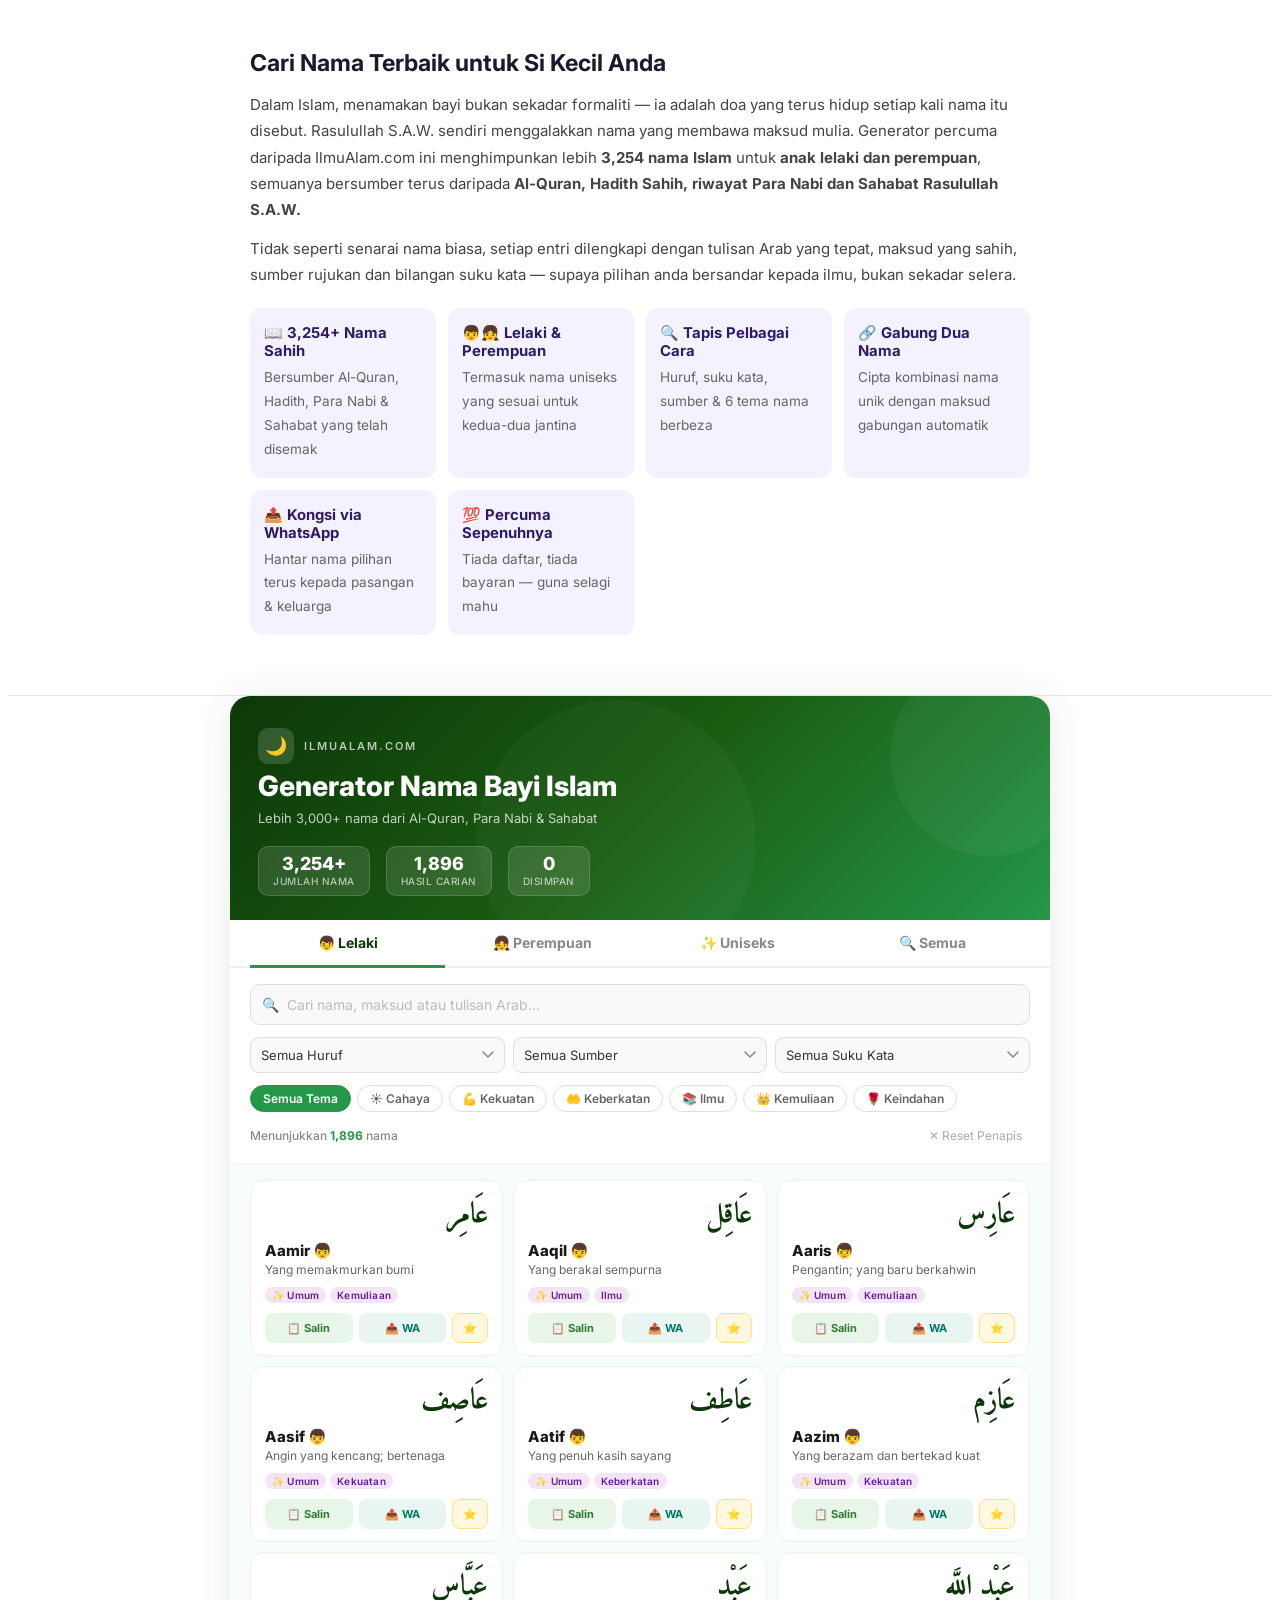
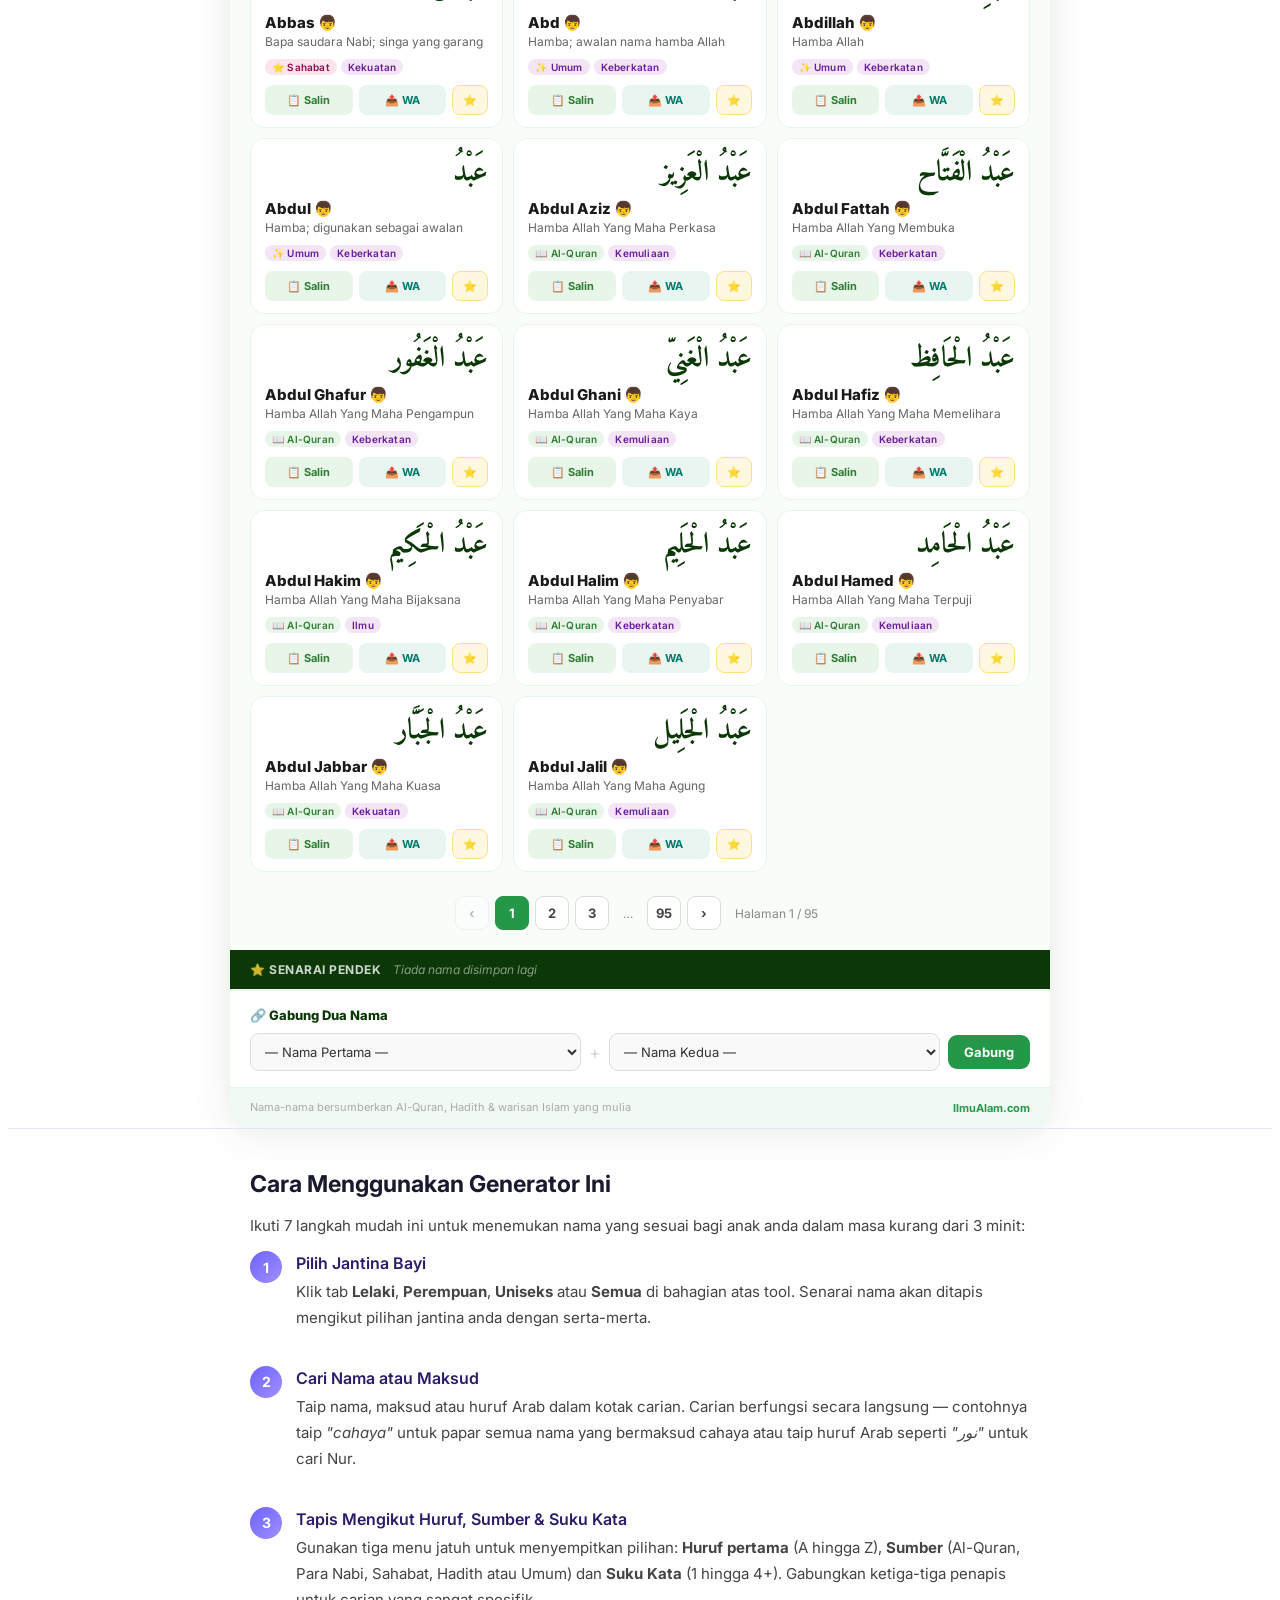
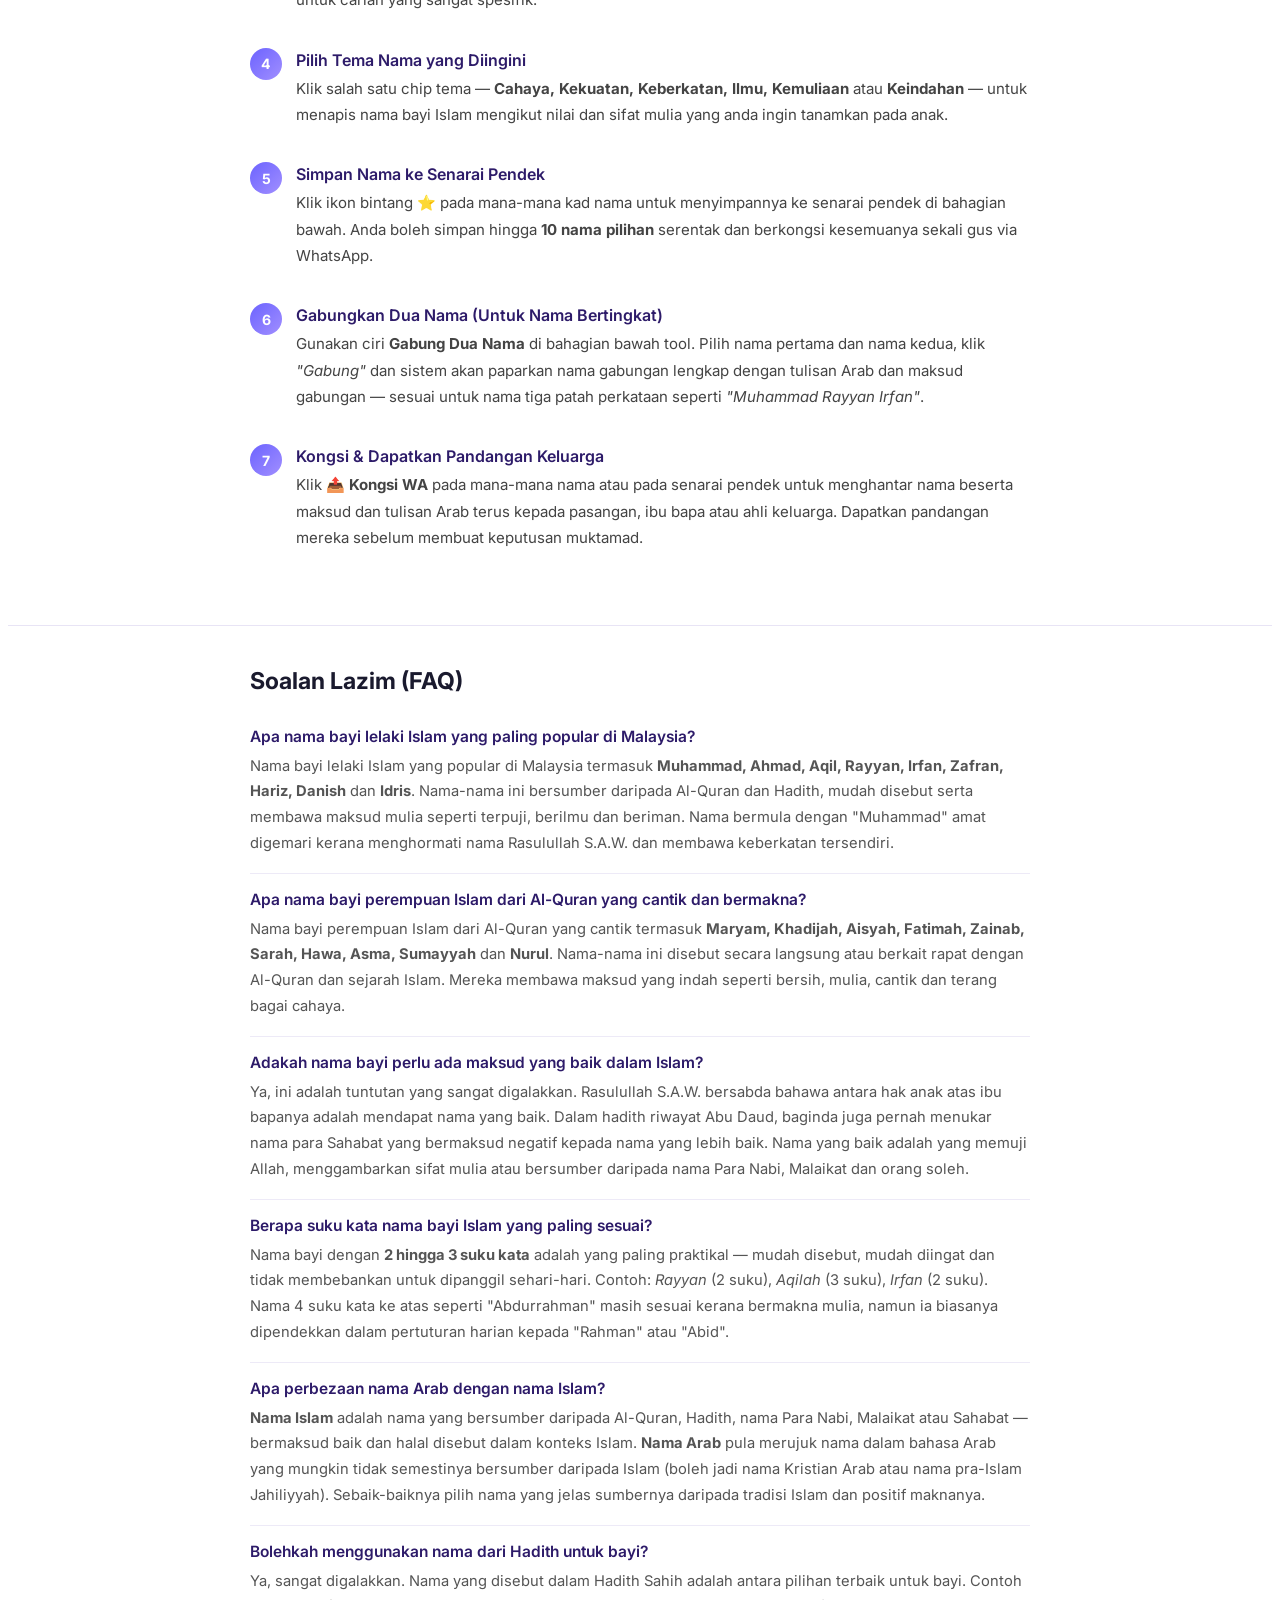
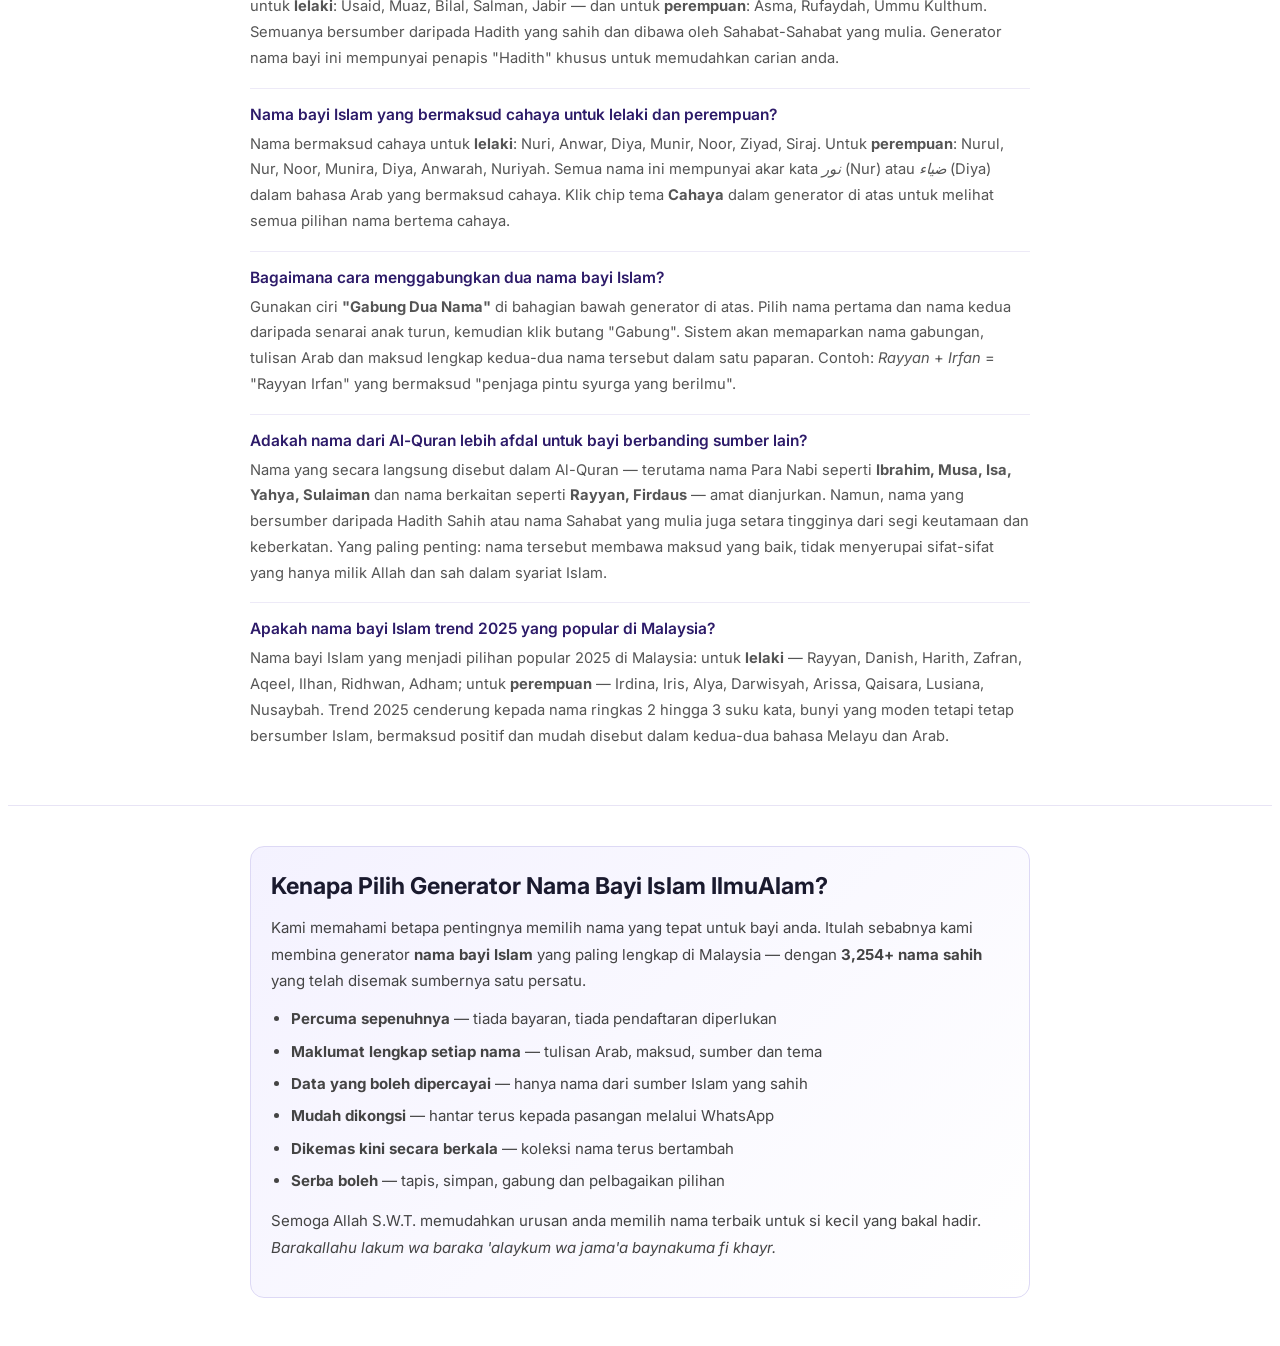
==== commit 7f7660d8: "Update index.html" ====
--- a/asset/index.html
+++ b/asset/index.html
@@ -5,13 +5,35 @@
     <meta name="viewport" content="width=device-width, initial-scale=1.0">
     <title>Generator Nama Bayi Islam Lelaki &amp; Perempuan — 3,254+ Nama Al-Quran &amp; Hadith | IlmuAlam</title>
 
-    <!-- ═══ SEO META ═══ -->
+    <!--
+    ═══════════════════════════════════════════════════════════════════
+    FOR BLOGGER USERS — read before pasting:
+
+    (A) If this file is iframed into Blogger → this entire <head> is valid.
+        Leave everything here as-is.
+
+    (B) If you copy-paste content into a Blogger widget (HTML/JavaScript
+        gadget or Page editor) → everything in <head> below will land
+        in <body> and be silently ignored by browsers and Google.
+        In that case:
+        — Set meta description via: Settings › Search preferences › Meta tags
+        — Set OG/Twitter tags by editing your Blogger template's <head>
+        — ONLY copy the <script type="application/ld+json"> blocks and
+          the visible <section> content into your widget.
+    ═══════════════════════════════════════════════════════════════════
+    -->
+
+    <!-- ═══ SEO META (standalone / iframe use) ═══ -->
+    <!--
+        meta keywords: REMOVED intentionally.
+        Google has not used it since 2009 and ignores it completely.
+        Keeping it only leaks your keyword strategy to competitors
+        who inspect your page source.
+    -->
     <meta name="description" content="Cari nama bayi Islam lelaki &amp; perempuan daripada 3,254+ nama Al-Quran, Nabi &amp; Hadith. Tapis mengikut maksud, tema &amp; suku kata. Generator percuma, lengkap &amp; mudah digunakan.">
-    <meta name="keywords" content="nama bayi Islam, nama bayi lelaki Islam, nama bayi perempuan Islam, nama anak lelaki Islam, nama anak perempuan Islam, nama bayi dari Al-Quran, generator nama bayi Islam, nama baby Islam, nama bayi bermaksud cahaya, nama bayi 2025 Islam, kombinasi nama bayi Islam, nama bayi dari Hadith, nama anak lelaki Al-Quran, nama bayi 3 suku kata, nama bayi cantik Islam">
     <meta name="author" content="Ilmu Alam">
     <meta name="robots" content="index, follow, max-snippet:-1, max-image-preview:large, max-video-preview:-1">
     <meta name="language" content="ms">
-    <meta name="revisit-after" content="7 days">
     <meta name="geo.region" content="MY">
     <meta name="geo.placename" content="Malaysia">
 
@@ -322,11 +344,11 @@
      Untuk Blogger: tampal bahagian ini dalam editor HTML
 ══════════════════════════════════════════════════════ -->
 <section class="seo-wrap" aria-label="Pengenalan Generator Nama Bayi Islam" id="seo-intro">
-    <h2>Cari Nama Bayi Islam Terbaik untuk Si Kecil Anda</h2>
-
-    <p>Menamakan bayi adalah amanah yang mulia dalam Islam. Nama yang baik bukan sekadar identiti — ia adalah doa yang sentiasa dipanjatkan setiap kali disebut oleh orang sekeliling. Dengan <strong>Generator Nama Bayi Islam</strong> percuma IlmuAlam.com, anda boleh meneroka lebih daripada <strong>3,254 nama bayi lelaki Islam</strong> dan <strong>nama bayi perempuan Islam</strong> yang telah disahkan sumbernya daripada <strong>Al-Quran, Hadith, riwayat Para Nabi dan Sahabat Rasulullah S.A.W.</strong></p>
-
-    <p>Setiap nama dalam koleksi kami dilengkapi dengan <strong>tulisan Arab yang tepat</strong>, <strong>maksud yang sahih</strong>, sumber rujukan yang jelas dan bilangan suku kata — supaya anda dapat membuat keputusan yang bijak, bukan sekadar pilih nama yang berbunyi cantik sahaja.</p>
+    <h2>Cari Nama Terbaik untuk Si Kecil Anda</h2>
+
+    <p>Dalam Islam, menamakan bayi bukan sekadar formaliti — ia adalah doa yang terus hidup setiap kali nama itu disebut. Rasulullah S.A.W. sendiri menggalakkan nama yang membawa maksud mulia. Generator percuma daripada IlmuAlam.com ini menghimpunkan lebih <strong>3,254 nama Islam</strong> untuk <strong>anak lelaki dan perempuan</strong>, semuanya bersumber terus daripada <strong>Al-Quran, Hadith Sahih, riwayat Para Nabi dan Sahabat Rasulullah S.A.W.</strong></p>
+
+    <p>Tidak seperti senarai nama biasa, setiap entri dilengkapi dengan tulisan Arab yang tepat, maksud yang sahih, sumber rujukan dan bilangan suku kata — supaya pilihan anda bersandar kepada ilmu, bukan sekadar selera.</p>
 
     <div class="seo-feat-grid">
         <div class="seo-feat-item">
@@ -500,8 +522,8 @@
      Untuk Blogger: tampal selepas widget tool
 ══════════════════════════════════════════════════════ -->
 <section class="seo-wrap" aria-label="Cara menggunakan generator nama bayi Islam" id="cara-guna">
-    <h2>Cara Menggunakan Generator Nama Bayi Islam Ini</h2>
-    <p>Ikuti 7 langkah mudah ini untuk mencari <strong>nama bayi Islam</strong> yang paling sesuai bagi anak anda dalam masa kurang dari 3 minit:</p>
+    <h2>Cara Menggunakan Generator Ini</h2>
+    <p>Ikuti 7 langkah mudah ini untuk menemukan nama yang sesuai bagi anak anda dalam masa kurang dari 3 minit:</p>
 
     <div class="seo-step">
         <div class="seo-step-num">1</div>
@@ -567,7 +589,7 @@
      Untuk Blogger: tampal selepas how-to
 ══════════════════════════════════════════════════════ -->
 <section class="seo-wrap" aria-label="Soalan lazim nama bayi Islam" id="faq">
-    <h2>Soalan Lazim (FAQ) Tentang Nama Bayi Islam</h2>
+    <h2>Soalan Lazim (FAQ)</h2>
 
     <div class="seo-faq-item">
         <div class="seo-faq-q">Apa nama bayi lelaki Islam yang paling popular di Malaysia?</div>
